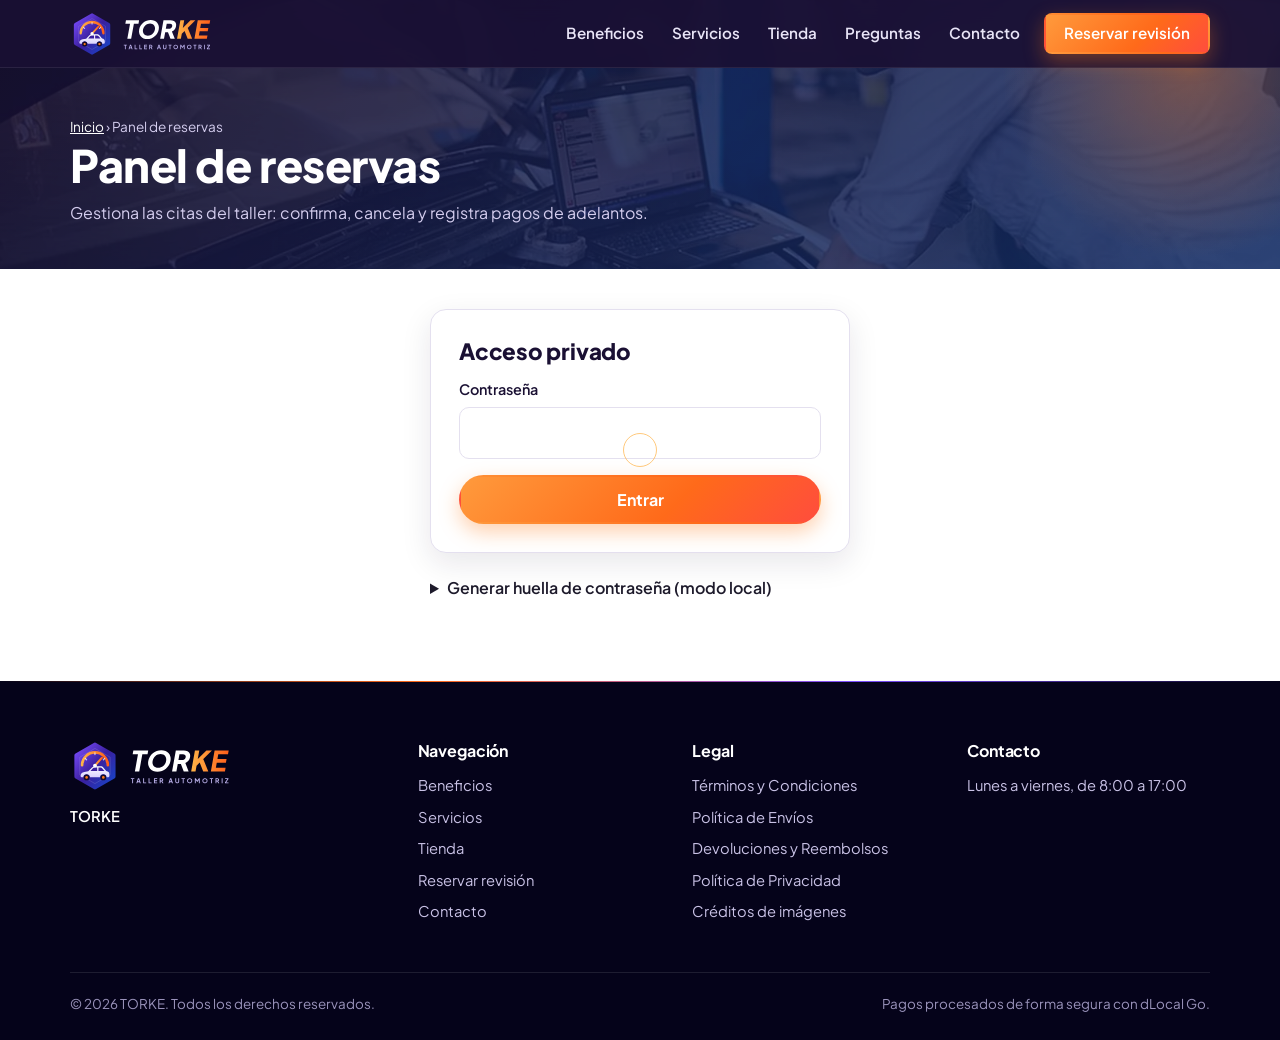
==== admin.html @ 9f29725c "Sitio web TORKE: taller automotriz con reservas, tienda y panel admin - Página principal con tema os" ====
<!DOCTYPE html>
<html lang="es">
<head>
  <meta charset="UTF-8">
  <meta name="viewport" content="width=device-width, initial-scale=1">
  <title>Panel de reservas | TORKE</title>
  <meta name="description" content="Panel privado para gestionar las reservas del taller.">
  <meta name="robots" content="noindex, nofollow">
  <meta name="theme-color" content="#1a1033">
  <link rel="icon" type="image/svg+xml" href="assets/img/logo-torke-icono.svg">
  <link rel="preconnect" href="https://fonts.googleapis.com">
  <link rel="preconnect" href="https://fonts.gstatic.com" crossorigin>
  <link href="https://fonts.googleapis.com/css2?family=Plus+Jakarta+Sans:wght@400;600;700;800&display=swap" rel="stylesheet">
  <link rel="stylesheet" href="assets/css/styles.css">
  <script>document.documentElement.classList.add("js");</script>
  <script src="assets/js/config.js"></script>
  <script src="assets/js/common.js" defer></script>
  <script src="assets/js/admin.js" defer></script>
  <script src="assets/js/anim.js" defer></script>
</head>
<body>
<a class="skip-link" href="#contenido">Saltar al contenido</a>
<!-- HEADER -->
<header class="header">
  <div class="contenedor header__fila">
    <a class="marca" href="index.html" aria-label="TORKE, ir al inicio">
      <img class="marca__logo" src="assets/img/logo-torke.svg" alt="TORKE" width="144" height="44">
    </a>
    <div class="header__acciones">
      <nav id="nav" class="nav" aria-label="Menú principal">
        <a href="index.html#beneficios">Beneficios</a>
        <a href="index.html#servicios">Servicios</a>
        <a href="index.html#tienda">Tienda</a>
        <a href="index.html#preguntas">Preguntas</a>
        <a href="index.html#contacto">Contacto</a>
        <a class="btn btn--primario" href="reservar.html">Reservar revisión</a>
      </nav>
      <button class="nav-toggle" type="button" aria-controls="nav" aria-expanded="false" aria-label="Abrir menú">
        <svg viewBox="0 0 24 24" fill="none" stroke="currentColor" stroke-width="2" stroke-linecap="round" aria-hidden="true"><path d="M3 6h18M3 12h18M3 18h18"/></svg>
      </button>
    </div>
  </div>
</header>
<!-- /HEADER -->

<main id="contenido">
  <section class="pagina-cab">
    <div class="contenedor">
      <p class="migas"><a href="index.html">Inicio</a> › Panel de reservas</p>
      <h1>Panel de reservas</h1>
      <p id="modo-texto">Gestiona las citas del taller: confirma, cancela y registra pagos de adelantos.</p>
    </div>
  </section>

  <section class="seccion" style="padding-top:40px">
    <div class="contenedor">

      <!-- Acceso -->
      <div id="login" class="admin-login">
        <form class="form" id="form-login" novalidate>
          <h2 style="font-size:1.4rem">Acceso privado</h2>
          <div class="campo">
            <label for="clave">Contraseña</label>
            <input id="clave" type="password" autocomplete="current-password" required>
          </div>
          <button class="btn btn--primario btn--bloque" type="submit" style="margin-top:16px">Entrar</button>
          <div id="login-msg" role="alert"></div>
        </form>
        <details style="margin-top:22px">
          <summary style="cursor:pointer;font-weight:600">Generar huella de contraseña (modo local)</summary>
          <p style="font-size:.9rem;color:var(--texto-suave);margin-top:10px">Escribe una contraseña nueva y copia la huella en <code>ADMIN_PASSWORD_SHA256</code> de <code>assets/js/config.js</code>. Si usas el backend PHP, la contraseña se configura en <code>api/config.php</code>.</p>
          <div class="campo"><label for="nueva-clave">Nueva contraseña</label><input id="nueva-clave" type="text" autocomplete="off"></div>
          <button class="btn btn--borde btn--sm" type="button" id="btn-huella" style="margin-top:10px">Generar huella</button>
          <p id="huella" style="word-break:break-all;font-family:Consolas,monospace;font-size:.85rem;margin-top:10px"></p>
        </details>
      </div>

      <!-- Panel -->
      <div id="panel" hidden>
        <div id="faltantes"></div>
        <div class="stats" id="stats"></div>
        <div class="admin-barra">
          <div class="admin-filtros">
            <div class="campo">
              <label for="f-estado">Estado</label>
              <select id="f-estado">
                <option value="">Todos</option>
                <option value="pendiente">Pendientes</option>
                <option value="confirmada">Confirmadas</option>
                <option value="cancelada">Canceladas</option>
              </select>
            </div>
            <div class="campo">
              <label for="f-fecha">Desde la fecha</label>
              <input id="f-fecha" type="date">
            </div>
            <div class="campo">
              <label for="f-buscar">Buscar</label>
              <input id="f-buscar" type="search" placeholder="Código, nombre, placa…">
            </div>
          </div>
          <div style="display:flex;gap:8px;flex-wrap:wrap">
            <button class="btn btn--borde btn--sm" type="button" id="btn-actualizar">Actualizar</button>
            <button class="btn btn--borde btn--sm" type="button" id="btn-csv">Exportar CSV</button>
            <button class="btn btn--peligro btn--sm" type="button" id="btn-salir">Cerrar sesión</button>
          </div>
        </div>
        <div class="reservas-lista" id="lista" aria-live="polite"></div>
      </div>
    </div>
  </section>
</main>
<!-- FOOTER -->
<footer class="footer">
  <div class="contenedor">
    <div class="footer__grid">
      <div class="footer__identidad">
        <a class="marca" href="index.html" aria-label="TORKE, ir al inicio">
          <img class="marca__logo" src="assets/img/logo-torke.svg" alt="TORKE" width="163" height="50" loading="lazy">
        </a>
        <p><strong data-cfg="negocio.nombre">TORKE</strong></p>
        <p data-cfg-si="negocio.titular">Titular: <span data-cfg="negocio.titular"></span></p>
        <p data-cfg-si="negocio.nit">NIT/RUC: <span data-cfg="negocio.nit"></span></p>
        <p data-cfg-si="negocio.direccion"><span data-cfg="negocio.direccion"></span></p>
        <p data-cfg-si="negocio.ubicacion"><span data-cfg="negocio.ubicacion"></span></p>
      </div>
      <div>
        <h3>Navegación</h3>
        <ul>
          <li><a href="index.html#beneficios">Beneficios</a></li>
          <li><a href="index.html#servicios">Servicios</a></li>
          <li><a href="index.html#tienda">Tienda</a></li>
          <li><a href="reservar.html">Reservar revisión</a></li>
          <li><a href="index.html#contacto">Contacto</a></li>
        </ul>
      </div>
      <div>
        <h3>Legal</h3>
        <ul>
          <li><a href="terminos.html">Términos y Condiciones</a></li>
          <li><a href="envios.html">Política de Envíos</a></li>
          <li><a href="reembolsos.html">Devoluciones y Reembolsos</a></li>
          <li><a href="privacidad.html">Política de Privacidad</a></li>
          <li><a href="creditos.html">Créditos de imágenes</a></li>
        </ul>
      </div>
      <div>
        <h3>Contacto</h3>
        <ul>
          <li data-cfg-si="negocio.correo"><a href="#" data-cfg-link="correo"><span data-cfg="negocio.correo"></span></a></li>
          <li data-cfg-si="negocio.whatsapp"><a href="#" data-cfg-link="whatsapp">WhatsApp <span data-cfg="negocio.whatsappFormato"></span></a></li>
          <li><span data-cfg="negocio.horarioTexto">Lunes a viernes</span></li>
        </ul>
      </div>
    </div>
    <div class="footer__base">
      <span>© <span data-anio>2026</span> <span data-cfg="negocio.nombre">TORKE</span>. Todos los derechos reservados.</span>
      <span>Pagos procesados de forma segura con dLocal Go.</span>
    </div>
  </div>
</footer>
<a class="wa-flotante" href="#" data-cfg-link="whatsapp" aria-label="Escríbenos por WhatsApp">
  <svg viewBox="0 0 24 24" fill="currentColor" aria-hidden="true"><path d="M12 2a10 10 0 0 0-8.6 15l-1.4 5 5.2-1.4A10 10 0 1 0 12 2zm5.5 14.1c-.2.6-1.3 1.2-1.8 1.2-.5.1-1 .1-3.3-.8-2.8-1.1-4.5-4-4.7-4.2-.1-.2-1.1-1.5-1.1-2.9 0-1.4.7-2 1-2.3.2-.3.5-.3.7-.3h.5c.2 0 .4 0 .6.5l.9 2.1c.1.2.1.3 0 .5l-.3.5-.4.4c-.1.1-.3.3-.1.6.2.3.8 1.3 1.7 2.1 1.2 1 2.1 1.4 2.4 1.5.3.1.5.1.6-.1l.9-1.1c.2-.3.4-.2.6-.1l2 1c.3.1.5.2.5.3.1.2.1.7-.1 1.2z"/></svg>
</a>
<!-- /FOOTER -->
</body>
</html>
---- assets/css/styles.css ----
/* ==========================================================
   TORKE — Hoja de estilos principal
   Paleta: morado oscuro, azul oscuro y acento naranja
   ========================================================== */
:root {
  --morado-900: #1a1033;
  --morado-800: #2a1b4d;
  --morado-700: #3b2a6e;
  --morado-500: #6b4fc4;
  --azul-900: #0b1530;
  --azul-800: #14306b;
  --azul-600: #2450a8;
  --naranja: #ff7a1a;
  --naranja-osc: #e8630a;
  --naranja-claro: #fff1e6;
  --texto: #1d1a2b;
  --texto-suave: #5b5670;
  --borde: #e4e0ef;
  --fondo: #ffffff;
  --fondo-alt: #f6f4fb;
  --ok: #1f9d55;
  --error: #d64545;
  --aviso: #b7791f;
  --radio: 16px;
  --radio-sm: 10px;
  --sombra: 0 10px 30px rgba(26, 16, 51, .10);
  --sombra-fuerte: 0 24px 60px rgba(11, 21, 48, .28);
  --max: 1180px;
  --fuente: "Plus Jakarta Sans", system-ui, -apple-system, "Segoe UI", Roboto, Arial, sans-serif;
  --header-h: 68px;
}

*, *::before, *::after { box-sizing: border-box; }
html { scroll-behavior: smooth; scroll-padding-top: calc(var(--header-h) + 12px); -webkit-text-size-adjust: 100%; }
body { margin: 0; font-family: var(--fuente); color: var(--texto); background: var(--fondo); line-height: 1.6; font-size: 16px; }
img, svg { max-width: 100%; display: block; }
a { color: var(--azul-600); }
a:hover { color: var(--naranja-osc); }
h1, h2, h3, h4 { line-height: 1.2; margin: 0 0 .6em; color: var(--morado-900); letter-spacing: -.01em; }
h1 { font-size: clamp(2rem, 5vw, 3.4rem); font-weight: 800; }
h2 { font-size: clamp(1.6rem, 3.4vw, 2.4rem); font-weight: 800; }
h3 { font-size: 1.15rem; font-weight: 700; }
p { margin: 0 0 1em; }
button, input, select, textarea { font: inherit; }
:focus-visible { outline: 3px solid var(--naranja); outline-offset: 2px; border-radius: 4px; }
.sr-only { position: absolute; width: 1px; height: 1px; padding: 0; margin: -1px; overflow: hidden; clip: rect(0,0,0,0); white-space: nowrap; border: 0; }
.skip-link { position: absolute; left: -999px; top: 8px; background: var(--naranja); color: #fff; padding: 8px 14px; border-radius: 8px; z-index: 1000; }
.skip-link:focus { left: 8px; }
[hidden] { display: none !important; }

.contenedor { width: 100%; max-width: var(--max); margin: 0 auto; padding: 0 20px; }
.seccion { padding: 80px 0; }
.seccion--alt { background: var(--fondo-alt); }
.seccion__cabecera { text-align: center; max-width: 720px; margin: 0 auto 44px; }
.seccion__cabecera p { color: var(--texto-suave); font-size: 1.05rem; }
.etiqueta { display: inline-block; font-size: .78rem; font-weight: 700; text-transform: uppercase; letter-spacing: .08em; color: var(--naranja-osc); background: var(--naranja-claro); padding: 5px 12px; border-radius: 999px; margin-bottom: 14px; }

/* ---------- Botones ---------- */
.btn { display: inline-flex; align-items: center; justify-content: center; gap: 8px; padding: 13px 24px; border-radius: 999px; border: 2px solid transparent; font-weight: 700; font-size: 1rem; text-decoration: none; cursor: pointer; transition: transform .15s, background .15s, box-shadow .15s, color .15s; line-height: 1.2; min-height: 48px; }
.btn:hover { transform: translateY(-1px); }
.btn:disabled { opacity: .5; cursor: not-allowed; transform: none; }
.btn--primario { background: var(--naranja); color: #fff; box-shadow: 0 8px 20px rgba(255, 122, 26, .35); }
.btn--primario:hover { background: var(--naranja-osc); color: #fff; }
.btn--secundario { background: transparent; color: #fff; border-color: rgba(255,255,255,.55); }
.btn--secundario:hover { background: rgba(255,255,255,.1); color: #fff; }
.btn--oscuro { background: var(--morado-800); color: #fff; }
.btn--oscuro:hover { background: var(--morado-700); color: #fff; }
.btn--borde { background: #fff; color: var(--morado-800); border-color: var(--borde); }
.btn--borde:hover { border-color: var(--morado-500); color: var(--morado-800); }
.btn--peligro { background: #fff; color: var(--error); border-color: #f1c4c4; }
.btn--ok { background: var(--ok); color: #fff; }
.btn--sm { padding: 8px 14px; min-height: 38px; font-size: .9rem; }
.btn--bloque { width: 100%; }

/* ---------- Encabezado ---------- */
.header { position: fixed; inset: 0 0 auto 0; height: var(--header-h); z-index: 100; background: rgba(26, 16, 51, .92); backdrop-filter: blur(10px); -webkit-backdrop-filter: blur(10px); border-bottom: 1px solid rgba(255,255,255,.08); }
.header__fila { display: flex; align-items: center; justify-content: space-between; height: 100%; gap: 16px; }
.marca { display: inline-flex; align-items: center; gap: 10px; color: #fff; text-decoration: none; font-weight: 800; font-size: 1.25rem; }
.marca:hover { color: #fff; }
.marca img { width: 38px; height: 38px; }
.marca span b { color: var(--naranja); font-weight: 800; }
.nav { display: flex; align-items: center; gap: 4px; }
.nav a { color: #e8e4f6; text-decoration: none; font-weight: 600; font-size: .95rem; padding: 8px 12px; border-radius: 8px; }
.nav a:hover, .nav a[aria-current="page"] { color: #fff; background: rgba(255,255,255,.08); }
.nav a.btn[aria-current="page"] { background: var(--naranja); }
.nav .btn { margin-left: 8px; padding: 9px 18px; min-height: 40px; color: #fff; }
.nav-toggle { display: none; background: transparent; border: 0; color: #fff; padding: 8px; cursor: pointer; border-radius: 8px; }
.nav-toggle svg { width: 28px; height: 28px; }
.carrito-btn { position: relative; background: rgba(255,255,255,.08); border: 0; color: #fff; width: 44px; height: 44px; border-radius: 12px; cursor: pointer; display: inline-flex; align-items: center; justify-content: center; }
.carrito-btn svg { width: 22px; height: 22px; }
.carrito-btn__n { position: absolute; top: -4px; right: -4px; min-width: 20px; height: 20px; padding: 0 5px; border-radius: 999px; background: var(--naranja); color: #fff; font-size: .72rem; font-weight: 800; display: grid; place-items: center; }
.header__acciones { display: flex; align-items: center; gap: 8px; }

@media (max-width: 920px) {
  .nav-toggle { display: inline-flex; }
  .nav { position: fixed; top: var(--header-h); left: 0; right: 0; flex-direction: column; align-items: stretch; gap: 0; background: var(--morado-900); padding: 12px 20px 22px; border-bottom: 1px solid rgba(255,255,255,.1); transform: translateY(-120%); transition: transform .25s; max-height: calc(100vh - var(--header-h)); overflow-y: auto; }
  .nav.abierto { transform: translateY(0); }
  .nav a { padding: 14px 8px; font-size: 1.05rem; border-bottom: 1px solid rgba(255,255,255,.06); }
  .nav .btn { margin: 14px 0 0; }
}

/* ---------- Hero ---------- */
.hero { position: relative; overflow: hidden; color: #fff; padding: calc(var(--header-h) + 64px) 0 80px; background:
  radial-gradient(900px 500px at 85% 20%, rgba(255,122,26,.22), transparent 60%),
  radial-gradient(700px 500px at 10% 90%, rgba(36,80,168,.45), transparent 60%),
  linear-gradient(135deg, var(--morado-900) 0%, var(--morado-800) 45%, var(--azul-800) 100%); }
.hero__grid { display: grid; grid-template-columns: 1.1fr .9fr; gap: 48px; align-items: center; }
.hero h1 { color: #fff; }
.hero h1 em { font-style: normal; color: var(--naranja); }
.hero__sub { font-size: 1.15rem; color: #d9d4ee; max-width: 560px; margin-bottom: 30px; }
.hero__botones { display: flex; flex-wrap: wrap; gap: 14px; margin-bottom: 34px; }
.hero__marca { display: flex; align-items: center; gap: 12px; margin-bottom: 22px; }
.hero__marca img { width: 54px; height: 54px; filter: drop-shadow(0 8px 18px rgba(0,0,0,.3)); }
.hero__marca span { font-weight: 700; color: #e8e4f6; }
.hero__datos { display: flex; flex-wrap: wrap; gap: 26px; list-style: none; padding: 0; margin: 0; }
.hero__datos li { display: flex; flex-direction: column; }
.hero__datos strong { font-size: 1.5rem; color: #fff; }
.hero__datos li > span { font-size: .88rem; color: #b8b1d6; }

/* Maqueta de celular en CSS */
.telefono-wrap { display: flex; justify-content: center; position: relative; }
.telefono-wrap::before { content: ""; position: absolute; width: 320px; height: 320px; border-radius: 50%; background: radial-gradient(circle, rgba(255,122,26,.45), transparent 70%); top: 50%; left: 50%; transform: translate(-50%, -50%); filter: blur(20px); }
.telefono { position: relative; width: 290px; height: 590px; border-radius: 46px; background: #0d0a17; padding: 12px; box-shadow: var(--sombra-fuerte), inset 0 0 0 2px #2b2540; }
.telefono__pantalla { position: relative; height: 100%; border-radius: 36px; overflow: hidden; background: #f6f4fb; color: var(--texto); display: flex; flex-direction: column; }
.telefono__isla { position: absolute; top: 10px; left: 50%; transform: translateX(-50%); width: 90px; height: 24px; background: #0d0a17; border-radius: 20px; z-index: 3; }
.app__top { background: linear-gradient(135deg, var(--morado-800), var(--azul-800)); color: #fff; padding: 46px 18px 20px; }
.app__barra { display: flex; justify-content: space-between; align-items: center; margin-bottom: 14px; }
.app__barra img { width: 30px; height: 30px; }
.app__avatar { width: 30px; height: 30px; border-radius: 50%; background: var(--naranja); display: grid; place-items: center; font-weight: 800; font-size: .8rem; }
.app__hola { font-size: .82rem; color: #cfc8ea; margin: 0; }
.app__nombre { font-size: 1.15rem; font-weight: 800; margin: 0 0 12px; }
.app__cta { width: 100%; background: var(--naranja); color: #fff; border: 0; border-radius: 14px; padding: 11px; font-weight: 800; font-size: .9rem; display: flex; align-items: center; justify-content: center; gap: 6px; }
.app__cuerpo { padding: 14px; display: flex; flex-direction: column; gap: 12px; flex: 1; }
.app__iconos { display: grid; grid-template-columns: repeat(4, 1fr); gap: 8px; }
.app__icono { background: #fff; border-radius: 14px; padding: 9px 4px; text-align: center; font-size: .62rem; font-weight: 700; color: var(--morado-800); box-shadow: 0 3px 10px rgba(26,16,51,.06); line-height: 1.2; }
.app__icono i { display: grid; place-items: center; width: 32px; height: 32px; margin: 0 auto 5px; border-radius: 10px; background: var(--naranja-claro); color: var(--naranja-osc); }
.app__icono:nth-child(2) i { background: #e8eefc; color: var(--azul-600); }
.app__icono:nth-child(3) i { background: #efeafc; color: var(--morado-500); }
.app__icono i svg { width: 18px; height: 18px; }
.app__tarjeta { background: #fff; border-radius: 16px; padding: 13px; box-shadow: 0 3px 10px rgba(26,16,51,.06); }
.app__tarjeta h4 { font-size: .8rem; margin: 0 0 8px; display: flex; justify-content: space-between; }
.app__tarjeta h4 small { color: var(--ok); font-weight: 700; }
.app__vehiculo { display: flex; align-items: center; gap: 10px; margin-bottom: 10px; }
.app__vehiculo i { width: 38px; height: 38px; border-radius: 12px; background: var(--fondo-alt); display: grid; place-items: center; color: var(--morado-800); }
.app__vehiculo i svg { width: 22px; height: 22px; }
.app__vehiculo b { display: block; font-size: .8rem; }
.app__vehiculo span { font-size: .68rem; color: var(--texto-suave); }
.app__progreso { height: 7px; background: var(--fondo-alt); border-radius: 99px; overflow: hidden; }
.app__progreso span { display: block; height: 100%; width: 72%; background: linear-gradient(90deg, var(--naranja), #ffb067); border-radius: 99px; }
.app__estado { display: flex; justify-content: space-between; font-size: .64rem; color: var(--texto-suave); margin-top: 6px; }
.app__chips { display: flex; gap: 6px; flex-wrap: wrap; }
.app__chips span { font-size: .62rem; font-weight: 700; background: #e7f6ee; color: var(--ok); padding: 4px 8px; border-radius: 99px; }
.app__chips span.alerta { background: var(--naranja-claro); color: var(--naranja-osc); }
.app__promo { background: linear-gradient(135deg, var(--naranja), #ff9a4d); color: #fff; border-radius: 16px; padding: 12px; font-size: .74rem; }
.app__promo b { display: block; font-size: .85rem; }

@media (max-width: 920px) {
  .hero { padding-top: calc(var(--header-h) + 40px); }
  .hero__grid { grid-template-columns: 1fr; text-align: center; }
  .hero__sub { margin-left: auto; margin-right: auto; }
  .hero__botones, .hero__datos, .hero__marca { justify-content: center; }
}
@media (max-width: 380px) {
  .telefono { width: 260px; height: 540px; }
  .hero__botones .btn { width: 100%; }
}

/* ---------- Tarjetas / cuadrículas ---------- */
.grid { display: grid; gap: 22px; }
.grid--3 { grid-template-columns: repeat(3, 1fr); }
.grid--4 { grid-template-columns: repeat(4, 1fr); }
@media (max-width: 960px) { .grid--3, .grid--4 { grid-template-columns: repeat(2, 1fr); } }
@media (max-width: 600px) { .grid--3, .grid--4 { grid-template-columns: 1fr; } }

.tarjeta { background: #fff; border: 1px solid var(--borde); border-radius: var(--radio); padding: 26px; transition: transform .2s, box-shadow .2s, border-color .2s; }
.tarjeta:hover { transform: translateY(-3px); box-shadow: var(--sombra); border-color: transparent; }
.tarjeta p { color: var(--texto-suave); margin: 0; }
.icono { width: 54px; height: 54px; border-radius: 14px; display: grid; place-items: center; margin-bottom: 18px; background: linear-gradient(135deg, var(--morado-800), var(--azul-800)); color: var(--naranja); }
.icono svg { width: 28px; height: 28px; }

/* Banda de confianza */
.banda { background: linear-gradient(120deg, var(--azul-900), var(--morado-800)); color: #fff; padding: 56px 0; }
.banda__grid { display: grid; grid-template-columns: repeat(4, 1fr); gap: 24px; }
.banda__item { display: flex; gap: 14px; align-items: flex-start; }
.banda__item svg { flex: 0 0 auto; width: 40px; height: 40px; color: var(--naranja); }
.banda__item h3 { color: #fff; font-size: 1.05rem; margin-bottom: 4px; }
.banda__item p { color: #c9c2e6; font-size: .92rem; margin: 0; }
@media (max-width: 960px) { .banda__grid { grid-template-columns: repeat(2, 1fr); } }
@media (max-width: 560px) { .banda__grid { grid-template-columns: 1fr; } }

/* Servicios */
.servicio { display: flex; flex-direction: column; }
.servicio__precio { margin-top: auto; padding-top: 16px; display: flex; justify-content: space-between; align-items: center; gap: 10px; flex-wrap: wrap; }
.servicio__precio strong { color: var(--morado-800); font-size: 1.1rem; }
.servicio__precio small { color: var(--texto-suave); display: block; font-size: .78rem; }
.servicios-digitales { margin-top: 48px; display: grid; grid-template-columns: 1fr 1fr; gap: 22px; }
.destacado { border-radius: var(--radio); padding: 32px; color: #fff; background: linear-gradient(135deg, var(--morado-800), var(--azul-800)); position: relative; overflow: hidden; }
.destacado::after { content: ""; position: absolute; right: -60px; top: -60px; width: 200px; height: 200px; border-radius: 50%; background: rgba(255,122,26,.18); }
.destacado h3 { color: #fff; font-size: 1.35rem; }
.destacado p { color: #d4cdee; }
.destacado ul { margin: 0 0 22px; padding-left: 20px; color: #e6e1f7; }
.destacado li { margin-bottom: 4px; }
.destacado--naranja { background: linear-gradient(135deg, #e8630a, #ff9a4d); }
.destacado--naranja::after { background: rgba(255,255,255,.15); }
.destacado--naranja p, .destacado--naranja ul { color: #fff4ea; }
@media (max-width: 800px) { .servicios-digitales { grid-template-columns: 1fr; } }

/* ---------- Tienda ---------- */
.tienda__controles { display: flex; flex-wrap: wrap; gap: 14px; align-items: center; justify-content: space-between; margin-bottom: 28px; }
.buscador { position: relative; flex: 1 1 280px; max-width: 420px; }
.buscador svg { position: absolute; left: 14px; top: 50%; transform: translateY(-50%); width: 20px; height: 20px; color: var(--texto-suave); }
.buscador input { width: 100%; padding: 13px 16px 13px 44px; border-radius: 999px; border: 1px solid var(--borde); background: #fff; }
.filtros { display: flex; flex-wrap: wrap; gap: 8px; }
.filtro { border: 1px solid var(--borde); background: #fff; color: var(--morado-800); border-radius: 999px; padding: 8px 15px; font-weight: 600; font-size: .9rem; cursor: pointer; min-height: 40px; }
.filtro[aria-pressed="true"] { background: var(--morado-800); color: #fff; border-color: var(--morado-800); }
.productos { display: grid; grid-template-columns: repeat(4, 1fr); gap: 20px; }
@media (max-width: 1060px) { .productos { grid-template-columns: repeat(3, 1fr); } }
@media (max-width: 760px) { .productos { grid-template-columns: repeat(2, 1fr); gap: 14px; } }
@media (max-width: 420px) { .productos { grid-template-columns: 1fr; } }
.producto { background: #fff; border: 1px solid var(--borde); border-radius: var(--radio); overflow: hidden; display: flex; flex-direction: column; transition: box-shadow .2s, transform .2s; }
.producto:hover { box-shadow: var(--sombra); transform: translateY(-2px); }
.producto__foto { aspect-ratio: 1 / 1; background: var(--fondo-alt); }
.producto__foto img { width: 100%; height: 100%; object-fit: cover; }
.producto__cuerpo { padding: 16px; display: flex; flex-direction: column; flex: 1; }
.producto__cat { font-size: .72rem; font-weight: 700; text-transform: uppercase; letter-spacing: .06em; color: var(--naranja-osc); }
.producto h3 { font-size: 1rem; margin: 4px 0 6px; }
.producto p { font-size: .88rem; color: var(--texto-suave); margin-bottom: 14px; }
.producto__pie { margin-top: auto; display: flex; flex-direction: column; gap: 10px; }
.producto__precio { font-size: 1.25rem; font-weight: 800; color: var(--morado-900); }
.producto__agotado { font-size: .8rem; font-weight: 700; color: var(--error); }
.vacio { text-align: center; color: var(--texto-suave); padding: 40px 10px; grid-column: 1 / -1; }

/* Carrito lateral */
.carrito { position: fixed; inset: 0; z-index: 200; display: flex; justify-content: flex-end; }
.carrito__fondo { position: absolute; inset: 0; background: rgba(11, 21, 48, .55); }
.carrito__panel { position: relative; width: min(420px, 100%); height: 100%; background: #fff; display: flex; flex-direction: column; box-shadow: var(--sombra-fuerte); animation: deslizar .25s ease; }
@keyframes deslizar { from { transform: translateX(100%); } to { transform: translateX(0); } }
.carrito__cab { display: flex; justify-content: space-between; align-items: center; padding: 18px 20px; border-bottom: 1px solid var(--borde); }
.carrito__cab h2 { font-size: 1.3rem; margin: 0; }
.cerrar { background: var(--fondo-alt); border: 0; width: 40px; height: 40px; border-radius: 10px; cursor: pointer; font-size: 1.4rem; line-height: 1; color: var(--morado-800); }
.carrito__lista { flex: 1; overflow-y: auto; padding: 10px 20px; list-style: none; margin: 0; }
.carrito__item { display: grid; grid-template-columns: 56px 1fr auto; gap: 12px; align-items: center; padding: 12px 0; border-bottom: 1px solid var(--borde); }
.carrito__item img { width: 56px; height: 56px; border-radius: 10px; object-fit: cover; background: var(--fondo-alt); }
.carrito__item b { display: block; font-size: .9rem; line-height: 1.3; }
.carrito__item small { color: var(--texto-suave); }
.cantidad { display: inline-flex; align-items: center; border: 1px solid var(--borde); border-radius: 999px; margin-top: 6px; }
.cantidad button { background: none; border: 0; width: 30px; height: 30px; cursor: pointer; font-size: 1.05rem; color: var(--morado-800); }
.cantidad span { min-width: 22px; text-align: center; font-weight: 700; font-size: .9rem; }
.quitar { background: none; border: 0; color: var(--error); cursor: pointer; font-size: .8rem; font-weight: 600; padding: 4px; }
.carrito__pie { padding: 18px 20px 24px; border-top: 1px solid var(--borde); background: var(--fondo-alt); }
.carrito__total { display: flex; justify-content: space-between; font-size: 1.2rem; font-weight: 800; margin-bottom: 6px; }
.carrito__nota { font-size: .82rem; color: var(--texto-suave); margin-bottom: 14px; }

/* ---------- Contacto ---------- */
.contacto__grid { display: grid; grid-template-columns: .9fr 1.1fr; gap: 32px; align-items: start; }
@media (max-width: 860px) { .contacto__grid { grid-template-columns: 1fr; } }
.contacto__datos { display: flex; flex-direction: column; gap: 14px; }
.dato { display: flex; gap: 14px; align-items: center; background: #fff; border: 1px solid var(--borde); border-radius: var(--radio); padding: 16px 18px; text-decoration: none; color: var(--texto); }
a.dato:hover { border-color: var(--naranja); color: var(--texto); }
.dato i { flex: 0 0 auto; width: 46px; height: 46px; border-radius: 12px; display: grid; place-items: center; background: var(--naranja-claro); color: var(--naranja-osc); }
.dato i svg { width: 22px; height: 22px; }
.dato b { display: block; font-size: .8rem; color: var(--texto-suave); font-weight: 600; }
.dato span { font-weight: 700; word-break: break-word; }

/* ---------- Formularios ---------- */
.form { background: #fff; border: 1px solid var(--borde); border-radius: var(--radio); padding: 28px; box-shadow: var(--sombra); }
.campos { display: grid; grid-template-columns: 1fr 1fr; gap: 16px; }
.campos .completo { grid-column: 1 / -1; }
@media (max-width: 560px) { .campos { grid-template-columns: 1fr; } .form { padding: 20px; } }
.campo label { display: block; font-weight: 600; font-size: .9rem; margin-bottom: 6px; color: var(--morado-900); }
.campo label .req { color: var(--naranja-osc); }
.campo input, .campo select, .campo textarea { width: 100%; padding: 12px 14px; border: 1px solid var(--borde); border-radius: var(--radio-sm); background: #fff; color: var(--texto); min-height: 48px; }
.campo textarea { min-height: 120px; resize: vertical; }
.campo input:focus, .campo select:focus, .campo textarea:focus { outline: none; border-color: var(--morado-500); box-shadow: 0 0 0 3px rgba(107, 79, 196, .18); }
.campo input[aria-invalid="true"], .campo select[aria-invalid="true"] { border-color: var(--error); }
.campo .ayuda { font-size: .8rem; color: var(--texto-suave); margin-top: 4px; }
.check { display: flex; gap: 10px; align-items: flex-start; font-size: .9rem; }
.check input { width: 20px; height: 20px; margin-top: 2px; accent-color: var(--naranja); flex: 0 0 auto; }
.mensaje { padding: 12px 16px; border-radius: var(--radio-sm); font-weight: 600; font-size: .92rem; margin-top: 14px; }
.mensaje--ok { background: #e7f6ee; color: #146c3b; }
.mensaje--error { background: #fdecec; color: #a12d2d; }
.mensaje--info { background: #eef2fd; color: var(--azul-800); }

/* ---------- Páginas internas ---------- */
.pagina-cab { padding: calc(var(--header-h) + 48px) 0 44px; color: #fff; background: linear-gradient(135deg, var(--morado-900), var(--azul-800)); }
.pagina-cab h1 { color: #fff; font-size: clamp(1.8rem, 4.2vw, 2.8rem); margin-bottom: 8px; }
.pagina-cab p { color: #d4cdee; margin: 0; max-width: 680px; }
.migas { font-size: .85rem; margin-bottom: 14px; color: #b8b1d6; }
.migas a { color: #fff; }
.legal { max-width: 820px; margin: 0 auto; padding: 56px 20px 80px; }
.legal h2 { font-size: 1.4rem; margin-top: 2em; padding-top: .4em; }
.legal h3 { margin-top: 1.4em; }
.legal ul, .legal ol { padding-left: 22px; }
.legal li { margin-bottom: 6px; }
.legal table { width: 100%; border-collapse: collapse; margin: 1em 0 1.6em; font-size: .95rem; }
.legal th, .legal td { text-align: left; padding: 11px 12px; border-bottom: 1px solid var(--borde); vertical-align: top; }
.legal th { background: var(--fondo-alt); color: var(--morado-900); }
.tabla-scroll { overflow-x: auto; }
.aviso-caja { background: var(--naranja-claro); border-left: 4px solid var(--naranja); border-radius: 8px; padding: 16px 18px; margin: 1.4em 0; }
.aviso-caja p:last-child { margin: 0; }
.identidad-caja { background: var(--fondo-alt); border-radius: var(--radio); padding: 20px 22px; margin: 1.4em 0; }
.identidad-caja dl { display: grid; grid-template-columns: max-content 1fr; gap: 6px 18px; margin: 0; }
.identidad-caja dt { font-weight: 700; color: var(--morado-900); }
.identidad-caja dd { margin: 0; word-break: break-word; }
@media (max-width: 520px) { .identidad-caja dl { grid-template-columns: 1fr; } .identidad-caja dd { margin-bottom: 8px; } }
.actualizado { color: var(--texto-suave); font-size: .9rem; }

/* ---------- Reservas ---------- */
.reserva { padding: 40px 0 80px; }
.pasos { display: flex; gap: 6px; list-style: none; padding: 0; margin: 0 0 28px; counter-reset: paso; overflow-x: auto; }
.pasos li { flex: 1 1 0; min-width: 92px; text-align: center; font-size: .78rem; font-weight: 600; color: var(--texto-suave); padding-top: 42px; position: relative; counter-increment: paso; }
.pasos li::before { content: counter(paso); position: absolute; top: 0; left: 50%; transform: translateX(-50%); width: 34px; height: 34px; border-radius: 50%; display: grid; place-items: center; background: var(--fondo-alt); border: 2px solid var(--borde); font-weight: 800; color: var(--texto-suave); }
.pasos li.activo { color: var(--morado-900); }
.pasos li.activo::before { background: var(--naranja); border-color: var(--naranja); color: #fff; }
.pasos li.hecho::before { content: "✓"; background: var(--morado-800); border-color: var(--morado-800); color: #fff; }
.paso { display: none; }
.paso.activo { display: block; animation: aparecer .25s ease; }
@keyframes aparecer { from { opacity: 0; transform: translateY(6px); } to { opacity: 1; transform: none; } }
.paso__titulo { margin-bottom: 4px; }
.paso__desc { color: var(--texto-suave); margin-bottom: 22px; }
.reserva__layout { display: grid; grid-template-columns: 1fr 320px; gap: 28px; align-items: start; }
@media (max-width: 960px) { .reserva__layout { grid-template-columns: 1fr; } }
.opciones { display: grid; grid-template-columns: repeat(2, 1fr); gap: 12px; }
@media (max-width: 560px) { .opciones { grid-template-columns: 1fr; } }
.opcion { position: relative; }
.opcion input { position: absolute; opacity: 0; inset: 0; width: 100%; height: 100%; margin: 0; cursor: pointer; }
.opcion label { display: block; height: 100%; border: 2px solid var(--borde); border-radius: var(--radio); padding: 16px 18px; cursor: pointer; background: #fff; transition: border-color .15s, box-shadow .15s; }
.opcion label b { display: flex; justify-content: space-between; gap: 10px; color: var(--morado-900); }
.opcion label b span { color: var(--naranja-osc); white-space: nowrap; }
.opcion label small { display: block; color: var(--texto-suave); margin-top: 4px; font-size: .84rem; line-height: 1.45; }
.opcion input:checked + label { border-color: var(--naranja); box-shadow: 0 0 0 4px rgba(255,122,26,.15); }
.opcion input:focus-visible + label { outline: 3px solid var(--naranja); outline-offset: 2px; }
.sintomas { display: grid; grid-template-columns: repeat(2, 1fr); gap: 10px; }
@media (max-width: 560px) { .sintomas { grid-template-columns: 1fr; } }
.sintoma { display: flex; align-items: center; gap: 12px; border: 2px solid var(--borde); border-radius: var(--radio-sm); padding: 12px 14px; cursor: pointer; background: #fff; min-height: 52px; }
.sintoma input { width: 20px; height: 20px; accent-color: var(--naranja); flex: 0 0 auto; }
.sintoma:has(input:checked) { border-color: var(--naranja); background: #fffaf5; }

.agenda { display: grid; grid-template-columns: 1fr 1fr; gap: 22px; }
@media (max-width: 760px) { .agenda { grid-template-columns: 1fr; } }
.calendario { background: #fff; border: 1px solid var(--borde); border-radius: var(--radio); padding: 18px; }
.calendario__cab { display: flex; justify-content: space-between; align-items: center; margin-bottom: 12px; }
.calendario__cab h3 { margin: 0; text-transform: capitalize; font-size: 1.05rem; }
.calendario__cab button { width: 40px; height: 40px; border-radius: 10px; border: 1px solid var(--borde); background: #fff; cursor: pointer; font-size: 1.2rem; color: var(--morado-800); }
.calendario__cab button:disabled { opacity: .35; cursor: not-allowed; }
.calendario__grid { display: grid; grid-template-columns: repeat(7, 1fr); gap: 4px; text-align: center; }
.calendario__dia-sem { font-size: .72rem; font-weight: 700; color: var(--texto-suave); padding: 6px 0; text-transform: uppercase; }
.dia { aspect-ratio: 1; border: 0; border-radius: 10px; background: var(--fondo-alt); cursor: pointer; font-weight: 600; color: var(--morado-900); font-size: .92rem; min-height: 38px; }
.dia:hover:not(:disabled) { background: #ece6fb; }
.dia:disabled { background: transparent; color: #c3bed3; cursor: not-allowed; text-decoration: line-through; text-decoration-color: #ddd8e8; }
.dia.vacio-dia { visibility: hidden; }
.dia.hoy { box-shadow: inset 0 0 0 2px var(--morado-500); }
.dia[aria-pressed="true"] { background: var(--naranja); color: #fff; }
.horas { background: #fff; border: 1px solid var(--borde); border-radius: var(--radio); padding: 18px; }
.horas h3 { font-size: 1.05rem; }
.horas__grid { display: grid; grid-template-columns: repeat(3, 1fr); gap: 8px; }
.hora { border: 2px solid var(--borde); background: #fff; border-radius: 10px; padding: 10px 4px; cursor: pointer; font-weight: 700; color: var(--morado-900); min-height: 46px; }
.hora:hover:not(:disabled) { border-color: var(--morado-500); }
.hora:disabled { background: var(--fondo-alt); color: #b5afc8; cursor: not-allowed; text-decoration: line-through; border-color: transparent; }
.hora[aria-pressed="true"] { background: var(--naranja); border-color: var(--naranja); color: #fff; }
.leyenda { display: flex; gap: 16px; flex-wrap: wrap; font-size: .8rem; color: var(--texto-suave); margin-top: 14px; }
.leyenda span::before { content: ""; display: inline-block; width: 12px; height: 12px; border-radius: 4px; margin-right: 6px; vertical-align: -1px; }
.leyenda .l-libre::before { border: 2px solid var(--borde); }
.leyenda .l-ocupado::before { background: var(--fondo-alt); }
.leyenda .l-sel::before { background: var(--naranja); }

.resumen { position: sticky; top: calc(var(--header-h) + 16px); background: #fff; border: 1px solid var(--borde); border-radius: var(--radio); padding: 22px; box-shadow: var(--sombra); }
.resumen h3 { margin-bottom: 14px; }
.resumen dl { margin: 0; font-size: .92rem; }
.resumen dl div { display: flex; justify-content: space-between; gap: 12px; padding: 8px 0; border-bottom: 1px dashed var(--borde); }
.resumen dt { color: var(--texto-suave); }
.resumen dd { margin: 0; font-weight: 700; text-align: right; }
.resumen .total { font-size: 1.05rem; }
.resumen .total dd { color: var(--naranja-osc); font-size: 1.2rem; }
@media (max-width: 960px) { .resumen { position: static; } }
.nav-pasos { display: flex; justify-content: space-between; gap: 12px; margin-top: 28px; flex-wrap: wrap; }
.nav-pasos .btn { flex: 1 1 160px; }
@media (min-width: 561px) { .nav-pasos .btn { flex: 0 0 auto; } }
.politica { background: var(--naranja-claro); border: 1px solid #ffd8bb; border-radius: var(--radio); padding: 18px 20px; margin: 20px 0; font-size: .92rem; }
.politica h4 { margin: 0 0 6px; color: var(--naranja-osc); display: flex; gap: 8px; align-items: center; }
.politica p { margin: 0 0 8px; }
.politica p:last-child { margin: 0; }
.confirmada { text-align: center; max-width: 640px; margin: 0 auto; }
.confirmada__icono { width: 86px; height: 86px; border-radius: 50%; background: #e7f6ee; color: var(--ok); display: grid; place-items: center; margin: 0 auto 18px; }
.confirmada__icono svg { width: 46px; height: 46px; }
.codigo { display: inline-block; font-size: clamp(1.4rem, 6vw, 2rem); font-weight: 800; letter-spacing: .12em; background: var(--morado-900); color: #fff; padding: 12px 24px; border-radius: 14px; margin: 8px 0 18px; font-family: ui-monospace, Consolas, monospace; }
.confirmada .resumen { position: static; text-align: left; margin: 22px 0; box-shadow: none; }
.acciones { display: flex; gap: 12px; justify-content: center; flex-wrap: wrap; }

/* ---------- Admin ---------- */
.admin-login { max-width: 420px; margin: 0 auto; }
.admin-barra { display: flex; flex-wrap: wrap; gap: 12px; align-items: end; justify-content: space-between; margin-bottom: 20px; }
.admin-filtros { display: flex; flex-wrap: wrap; gap: 12px; align-items: end; }
.admin-filtros .campo { min-width: 160px; }
.stats { display: grid; grid-template-columns: repeat(4, 1fr); gap: 14px; margin-bottom: 24px; }
@media (max-width: 760px) { .stats { grid-template-columns: repeat(2, 1fr); } }
.stat { background: #fff; border: 1px solid var(--borde); border-radius: var(--radio); padding: 16px; }
.stat b { display: block; font-size: 1.7rem; color: var(--morado-900); }
.stat span { font-size: .85rem; color: var(--texto-suave); }
.reservas-lista { display: flex; flex-direction: column; gap: 12px; }
.reserva-item { background: #fff; border: 1px solid var(--borde); border-radius: var(--radio); padding: 18px; display: grid; grid-template-columns: 1fr auto; gap: 14px; }
@media (max-width: 680px) { .reserva-item { grid-template-columns: 1fr; } }
.reserva-item h3 { font-size: 1rem; margin: 0 0 4px; display: flex; gap: 10px; flex-wrap: wrap; align-items: center; }
.reserva-item p { margin: 0; font-size: .88rem; color: var(--texto-suave); }
.reserva-item__acciones { display: flex; gap: 8px; flex-wrap: wrap; align-items: start; }
.estado { font-size: .72rem; font-weight: 800; text-transform: uppercase; letter-spacing: .05em; padding: 4px 10px; border-radius: 999px; }
.estado--pendiente { background: #fff6e0; color: var(--aviso); }
.estado--confirmada { background: #e7f6ee; color: #146c3b; }
.estado--cancelada { background: #fdecec; color: #a12d2d; }
.estado--pagado { background: #eef2fd; color: var(--azul-800); }
.faltantes { background: #fff6e0; border: 1px solid #f3dca5; border-radius: var(--radio); padding: 16px 18px; margin-bottom: 22px; font-size: .92rem; }
.faltantes ul { margin: 6px 0 0; padding-left: 20px; }

/* ---------- Pie de página ---------- */
.footer { background: var(--azul-900); color: #c9c2e6; padding: 60px 0 26px; font-size: .92rem; }
.footer__grid { display: grid; grid-template-columns: 1.3fr 1fr 1fr 1fr; gap: 32px; }
@media (max-width: 900px) { .footer__grid { grid-template-columns: 1fr 1fr; } }
@media (max-width: 560px) { .footer__grid { grid-template-columns: 1fr; } }
.footer h3 { color: #fff; font-size: 1rem; margin-bottom: 14px; }
.footer ul { list-style: none; padding: 0; margin: 0; }
.footer li { margin-bottom: 8px; }
.footer a { color: #c9c2e6; text-decoration: none; }
.footer a:hover { color: var(--naranja); }
.footer .marca { margin-bottom: 14px; }
.footer__identidad p { margin: 0 0 4px; }
.footer__identidad strong { color: #fff; font-weight: 600; }
.footer__base { border-top: 1px solid rgba(255,255,255,.1); margin-top: 40px; padding-top: 20px; display: flex; justify-content: space-between; flex-wrap: wrap; gap: 10px; font-size: .84rem; color: #9a93bb; }

/* WhatsApp flotante */
.wa-flotante { position: fixed; right: 18px; bottom: 18px; z-index: 90; width: 58px; height: 58px; border-radius: 50%; background: #25d366; color: #fff; display: grid; place-items: center; box-shadow: 0 10px 24px rgba(0,0,0,.25); }
.wa-flotante:hover { color: #fff; transform: scale(1.05); }
.wa-flotante svg { width: 30px; height: 30px; }

/* Aviso emergente */
.toast { position: fixed; left: 50%; bottom: 24px; transform: translateX(-50%); background: var(--morado-900); color: #fff; padding: 12px 20px; border-radius: 999px; font-weight: 600; z-index: 300; box-shadow: var(--sombra-fuerte); font-size: .92rem; max-width: calc(100% - 32px); text-align: center; }

@media (prefers-reduced-motion: reduce) {
  *, *::before, *::after { animation: none !important; transition: none !important; scroll-behavior: auto !important; }
}
@media print {
  .header, .footer, .wa-flotante, .nav-pasos, .acciones { display: none !important; }
  .pagina-cab { padding-top: 20px; background: none; color: #000; }
  .pagina-cab h1 { color: #000; }
}

/* ==========================================================
   REDISEÑO v2 — fotos reales, animaciones e interacción
   (Las animaciones de entrada solo se activan con JavaScript:
    la clase .js se agrega en el <head>; sin JS todo es visible.)
   ========================================================== */

/* ---------- Logo ---------- */
.marca img.marca__logo { width: auto; height: 44px; }
.footer .marca img.marca__logo { height: 50px; }
.marca__logo { transition: transform .3s ease; }
.marca:hover .marca__logo { transform: scale(1.03); }

/* ---------- Pantalla de entrada ---------- */
.intro { display: none; }
.js .intro { display: grid; position: fixed; inset: 0; z-index: 1000; place-items: center; background: radial-gradient(circle at 50% 40%, #2a1b6e, var(--morado-900) 70%); transition: opacity .55s ease, visibility .55s; }
.intro.fuera { opacity: 0; visibility: hidden; }
.intro__caja { width: min(320px, 80vw); text-align: center; }
.intro__logo { width: 100%; height: auto; opacity: 0; animation: introLogo .7s .1s cubic-bezier(.2,.8,.2,1) forwards; }
.intro__ruta { position: relative; height: 34px; margin-top: 26px; overflow: hidden; }
.intro__ruta::before { content: ""; position: absolute; left: 0; right: 0; bottom: 6px; height: 2px; background: repeating-linear-gradient(90deg, rgba(255,255,255,.35) 0 14px, transparent 14px 26px); animation: rutaMueve .5s linear infinite; }
.intro__auto { position: absolute; bottom: 8px; left: -60px; width: 52px; animation: autoCruza 1.3s .25s cubic-bezier(.6,0,.3,1) infinite; }
@keyframes introLogo { from { opacity: 0; transform: translateY(14px) scale(.96); } to { opacity: 1; transform: none; } }
@keyframes rutaMueve { to { background-position: -26px 0; } }
@keyframes autoCruza { 0% { left: -60px; } 100% { left: 110%; } }

/* ---------- Barra de progreso de lectura ---------- */
.progreso-lectura { position: fixed; top: 0; left: 0; height: 3px; width: 100%; z-index: 150; background: linear-gradient(90deg, var(--naranja), #ffb067); transform-origin: 0 50%; transform: scaleX(0); }

/* ---------- Encabezado dinámico ---------- */
.header { transition: background .35s, box-shadow .35s; }
.header--transparente { background: transparent; border-bottom-color: transparent; backdrop-filter: none; -webkit-backdrop-filter: none; }
.header--scroll { background: rgba(20, 12, 42, .92); box-shadow: 0 10px 30px rgba(0,0,0,.25); }
.nav a:not(.btn) { position: relative; }
.nav a:not(.btn)::after { content: ""; position: absolute; left: 12px; right: 12px; bottom: 4px; height: 2px; border-radius: 2px; background: var(--naranja); transform: scaleX(0); transform-origin: left; transition: transform .25s ease; }
.nav a:not(.btn):hover::after, .nav a.activo::after { transform: scaleX(1); }
@media (max-width: 920px) { .nav a:not(.btn)::after { display: none; } .header--transparente { background: rgba(20,12,42,.75); } }

/* ---------- Botones vivos ---------- */
.btn { position: relative; overflow: hidden; isolation: isolate; }
.btn--primario::before { content: ""; position: absolute; inset: 0; z-index: -1; background: linear-gradient(110deg, transparent 20%, rgba(255,255,255,.45) 45%, transparent 60%); transform: translateX(-120%); transition: transform .7s ease; }
.btn--primario:hover::before { transform: translateX(120%); }
.btn--primario:hover { box-shadow: 0 14px 30px rgba(255, 122, 26, .45); }
.btn .flecha { transition: transform .25s ease; }
.btn:hover .flecha { transform: translateX(4px); }
.onda { position: absolute; border-radius: 50%; transform: scale(0); background: rgba(255,255,255,.45); animation: onda .6s ease-out forwards; pointer-events: none; }
.btn--borde .onda, .btn--peligro .onda { background: rgba(107,79,196,.25); }
@keyframes onda { to { transform: scale(4); opacity: 0; } }
.btn--pulso { animation: pulso 2.6s ease-in-out infinite; }
@keyframes pulso { 0%, 100% { box-shadow: 0 8px 20px rgba(255,122,26,.35), 0 0 0 0 rgba(255,122,26,.5); } 50% { box-shadow: 0 8px 20px rgba(255,122,26,.35), 0 0 0 12px rgba(255,122,26,0); } }

/* ---------- Animaciones al hacer scroll ---------- */
.js [data-anim] { opacity: 0; transition: opacity .8s cubic-bezier(.2,.7,.2,1), transform .8s cubic-bezier(.2,.7,.2,1); transition-delay: calc(var(--d, 0) * 90ms); }
.js [data-anim="arriba"] { transform: translateY(40px); }
.js [data-anim="izq"] { transform: translateX(-50px); }
.js [data-anim="der"] { transform: translateX(50px); }
.js [data-anim="zoom"] { transform: scale(.9); }
.js [data-anim].visible { opacity: 1; transform: none; }

/* ---------- HERO con foto real ---------- */
.hero { min-height: 100vh; min-height: 100svh; display: flex; align-items: center; padding: calc(var(--header-h) + 50px) 0 90px; background: var(--morado-900); isolation: isolate; }
.hero__fondo { position: absolute; inset: 0; z-index: -2; overflow: hidden; }
.hero__fondo img { width: 100%; height: 100%; object-fit: cover; object-position: 60% 40%; transform: scale(1.08); }
.js .cargado .hero__fondo img { animation: kenBurns 18s ease-out forwards; }
@keyframes kenBurns { from { transform: scale(1.15); } to { transform: scale(1.02); } }
.hero__velo { position: absolute; inset: 0; z-index: -1; background:
  radial-gradient(800px 500px at 85% 30%, rgba(255,122,26,.28), transparent 60%),
  linear-gradient(100deg, rgba(20,12,42,.97) 0%, rgba(26,16,51,.9) 38%, rgba(20,48,107,.72) 70%, rgba(20,48,107,.55) 100%); }
.hero__burbuja { position: absolute; border-radius: 50%; filter: blur(60px); z-index: -1; opacity: .55; animation: flotar 12s ease-in-out infinite; pointer-events: none; }
.hero__burbuja--1 { width: 340px; height: 340px; background: #6b4fc4; top: 10%; left: -80px; }
.hero__burbuja--2 { width: 260px; height: 260px; background: var(--naranja); bottom: -60px; right: 20%; animation-delay: -5s; opacity: .35; }
@keyframes flotar { 0%, 100% { transform: translate(0, 0); } 50% { transform: translate(30px, -30px); } }
.hero__grid { position: relative; width: 100%; }
.hero__pill { display: inline-flex; align-items: center; gap: 10px; padding: 6px 16px 6px 6px; border-radius: 999px; background: rgba(255,255,255,.08); border: 1px solid rgba(255,255,255,.15); backdrop-filter: blur(8px); -webkit-backdrop-filter: blur(8px); font-weight: 600; font-size: .9rem; color: #e8e4f6; margin-bottom: 22px; }
.hero__pill img { width: 34px; height: 34px; border-radius: 10px; }
.hero__pill b { color: var(--naranja); }
.hero h1 { font-size: clamp(2.3rem, 6vw, 4.2rem); line-height: 1.05; }
.hero h1 .palabra { display: inline-block; }
.js .hero h1 .palabra { opacity: 0; transform: translateY(60%) rotate(4deg); }
.js .cargado .hero h1 .palabra { animation: palabra .8s cubic-bezier(.2,.8,.2,1) forwards; animation-delay: calc(var(--i) * 85ms + 150ms); }
@keyframes palabra { to { opacity: 1; transform: none; } }
.hero h1 em { background: linear-gradient(90deg, var(--naranja), #ffb067, var(--naranja)); background-size: 200% auto; -webkit-background-clip: text; background-clip: text; color: transparent; }
.js .cargado .hero h1 em { animation: palabra .8s cubic-bezier(.2,.8,.2,1) forwards, brillo 4s 1.5s linear infinite; animation-delay: calc(var(--i) * 85ms + 150ms), 1.5s; }
@keyframes brillo { to { background-position: 200% center; } }
.js .hero__entra { opacity: 0; transform: translateY(24px); }
.js .cargado .hero__entra { animation: entra .9s cubic-bezier(.2,.8,.2,1) forwards; animation-delay: calc(var(--i, 0) * 120ms + 600ms); }
@keyframes entra { to { opacity: 1; transform: none; } }
.hero__datos { gap: 0; }
.hero__datos li { padding: 0 26px; border-left: 1px solid rgba(255,255,255,.15); }
.hero__datos li:first-child { padding-left: 0; border-left: 0; }
.hero__datos strong { font-size: 1.9rem; font-weight: 800; }
.hero__datos li > span { font-size: .85rem; }

/* Celular flotante con tarjetas animadas */
.telefono-wrap { perspective: 1200px; }
.js .telefono-wrap { opacity: 0; transform: translateY(60px) scale(.95); }
.js .cargado .telefono-wrap { animation: entra 1.1s .45s cubic-bezier(.2,.8,.2,1) forwards; }
.telefono { animation: levitar 6s ease-in-out infinite; transform-style: preserve-3d; transition: transform .2s ease-out; }
@keyframes levitar { 0%, 100% { translate: 0 0; } 50% { translate: 0 -14px; } }
.chip-flotante { position: absolute; z-index: 3; display: flex; align-items: center; gap: 10px; background: rgba(255,255,255,.96); color: var(--texto); padding: 10px 14px; border-radius: 16px; box-shadow: 0 18px 40px rgba(0,0,0,.28); font-size: .8rem; line-height: 1.25; text-align: left; animation: levitar 5s ease-in-out infinite; }
.chip-flotante b { display: block; font-size: .85rem; color: var(--morado-900); }
.chip-flotante i { width: 34px; height: 34px; border-radius: 10px; display: grid; place-items: center; flex: 0 0 auto; }
.chip-flotante i svg { width: 18px; height: 18px; }
.chip-flotante--1 { top: 9%; left: -12%; animation-delay: -1s; }
.chip-flotante--1 i { background: #e7f6ee; color: var(--ok); }
.chip-flotante--2 { bottom: 22%; right: -8%; animation-delay: -3s; }
.chip-flotante--2 i { background: var(--naranja-claro); color: var(--naranja-osc); }
.chip-flotante--3 { bottom: 4%; left: 2%; animation-delay: -2s; }
.chip-flotante--3 i { background: #efeafc; color: var(--morado-500); }
.js .chip-flotante { opacity: 0; }
.js .cargado .chip-flotante { animation: aparecerChip .6s cubic-bezier(.2,.8,.2,1) forwards, levitar 5s ease-in-out infinite; }
.js .cargado .chip-flotante--1 { animation-delay: 1.1s, 1.7s; }
.js .cargado .chip-flotante--2 { animation-delay: 1.35s, 1.95s; }
.js .cargado .chip-flotante--3 { animation-delay: 1.6s, 2.2s; }
@keyframes aparecerChip { from { opacity: 0; transform: scale(.6) translateY(20px); } to { opacity: 1; transform: none; } }
.app__progreso span { animation: cargarBarra 2.4s 1.4s cubic-bezier(.4,0,.2,1) both; }
@keyframes cargarBarra { from { width: 0; } to { width: 72%; } }
.app__cta { animation: pulsoSuave 2.4s ease-in-out infinite; }
@keyframes pulsoSuave { 50% { transform: scale(1.03); box-shadow: 0 6px 18px rgba(255,122,26,.45); } }

.scroll-indicador { position: absolute; left: 50%; bottom: 22px; transform: translateX(-50%); width: 26px; height: 42px; border: 2px solid rgba(255,255,255,.45); border-radius: 20px; display: flex; justify-content: center; }
.scroll-indicador::before { content: ""; width: 4px; height: 8px; border-radius: 4px; background: #fff; margin-top: 7px; animation: rueda 1.8s ease-in-out infinite; }
@keyframes rueda { 0% { transform: translateY(0); opacity: 1; } 70% { transform: translateY(14px); opacity: 0; } 100% { opacity: 0; } }

@media (max-width: 1100px) { .chip-flotante--1 { left: -2%; } .chip-flotante--2 { right: -2%; } }
@media (max-width: 920px) {
  .hero { min-height: auto; padding-bottom: 70px; }
  .hero__velo { background: linear-gradient(180deg, rgba(20,12,42,.95) 0%, rgba(26,16,51,.9) 55%, rgba(20,48,107,.85) 100%); }
  .hero__datos li { padding: 0 16px; }
  .scroll-indicador { display: none; }
  .chip-flotante--1 { left: 0; } .chip-flotante--2 { right: 0; } .chip-flotante--3 { display: none; }
}
@media (max-width: 420px) { .hero__datos li { padding: 0 10px; } .hero__datos strong { font-size: 1.5rem; } .chip-flotante { font-size: .72rem; padding: 8px 10px; } }

/* ---------- Cinta en movimiento ---------- */
.cinta { background: var(--naranja); color: #fff; overflow: hidden; padding: 16px 0; transform: rotate(-1.2deg); margin: -14px -10px 0; position: relative; z-index: 2; box-shadow: 0 10px 30px rgba(255,122,26,.3); }
.cinta__pista { display: flex; width: max-content; animation: cinta 30s linear infinite; }
.cinta:hover .cinta__pista { animation-play-state: paused; }
.cinta__pista span { display: inline-flex; align-items: center; gap: 22px; padding-right: 22px; font-weight: 800; font-size: 1.05rem; text-transform: uppercase; letter-spacing: .05em; white-space: nowrap; }
.cinta__pista span::after { content: ""; width: 10px; height: 10px; border-radius: 50%; background: var(--morado-900); }
@keyframes cinta { to { transform: translateX(-50%); } }
body { overflow-x: hidden; }
main { overflow-x: clip; }

/* ---------- Beneficios: tarjetas con brillo ---------- */
.tarjeta { position: relative; overflow: hidden; }
.tarjeta::before { content: ""; position: absolute; inset: 0; border-radius: inherit; padding: 1.5px; background: linear-gradient(135deg, var(--naranja), var(--morado-500), transparent 60%); -webkit-mask: linear-gradient(#000 0 0) content-box, linear-gradient(#000 0 0); -webkit-mask-composite: xor; mask-composite: exclude; opacity: 0; transition: opacity .3s; pointer-events: none; }
.tarjeta:hover::before { opacity: 1; }
.tarjeta .icono { transition: transform .4s cubic-bezier(.3,1.6,.5,1), background .3s, color .3s; }
.tarjeta:hover .icono { transform: rotate(-8deg) scale(1.12); background: linear-gradient(135deg, var(--naranja), #ff9a4d); color: #fff; }
.tarjeta__num { position: absolute; top: 18px; right: 22px; font-size: 2.6rem; font-weight: 800; color: var(--fondo-alt); line-height: 1; transition: color .3s; }
.tarjeta:hover .tarjeta__num { color: var(--naranja-claro); }

/* ---------- Banda de confianza ---------- */
.banda { position: relative; overflow: hidden; }
.banda::after { content: ""; position: absolute; inset: 0; background: radial-gradient(600px 200px at 10% 0%, rgba(255,122,26,.18), transparent), radial-gradient(500px 220px at 90% 100%, rgba(107,79,196,.35), transparent); pointer-events: none; }
.banda__item { position: relative; z-index: 1; }
.banda__item svg { transition: transform .4s cubic-bezier(.3,1.6,.5,1); }
.banda__item:hover svg { transform: scale(1.18) rotate(-6deg); }

/* ---------- Cifras ---------- */
.cifras { display: grid; grid-template-columns: repeat(4, 1fr); gap: 20px; margin-top: 48px; }
.cifra { text-align: center; padding: 24px 12px; border-radius: var(--radio); background: #fff; border: 1px solid var(--borde); transition: transform .3s, box-shadow .3s; }
.cifra:hover { transform: translateY(-4px); box-shadow: var(--sombra); }
.cifra strong { display: block; font-size: clamp(2rem, 4vw, 2.8rem); font-weight: 800; color: var(--morado-800); line-height: 1.1; }
.cifra strong small { font-size: .55em; color: var(--naranja-osc); }
.cifra > span { color: var(--texto-suave); font-size: .9rem; }
@media (max-width: 760px) { .cifras { grid-template-columns: repeat(2, 1fr); } }

/* ---------- Cómo funciona ---------- */
.pasos-proceso { position: relative; display: grid; grid-template-columns: repeat(4, 1fr); gap: 24px; counter-reset: proc; }
.pasos-proceso::before { content: ""; position: absolute; top: 34px; left: 12%; right: 12%; height: 3px; background: var(--borde); border-radius: 3px; }
.pasos-proceso__linea { position: absolute; top: 34px; left: 12%; right: 12%; height: 3px; border-radius: 3px; background: linear-gradient(90deg, var(--naranja), var(--morado-500)); transform-origin: left; transform: scaleX(0); transition: transform 1.6s cubic-bezier(.4,0,.2,1) .3s; }
.pasos-proceso.visible .pasos-proceso__linea { transform: scaleX(1); }
.proceso { text-align: center; position: relative; }
.proceso__circulo { width: 70px; height: 70px; margin: 0 auto 18px; border-radius: 50%; display: grid; place-items: center; background: #fff; border: 3px solid var(--borde); color: var(--morado-800); position: relative; z-index: 1; transition: border-color .4s, background .4s, color .4s, transform .4s; }
.proceso__circulo svg { width: 28px; height: 28px; }
.proceso__circulo::after { counter-increment: proc; content: counter(proc); position: absolute; top: -6px; right: -6px; width: 26px; height: 26px; border-radius: 50%; background: var(--naranja); color: #fff; font-size: .8rem; font-weight: 800; display: grid; place-items: center; }
.pasos-proceso.visible .proceso__circulo { border-color: var(--naranja); }
.proceso:hover .proceso__circulo { background: var(--morado-800); color: #fff; transform: translateY(-4px); }
.proceso p { color: var(--texto-suave); font-size: .92rem; margin: 0; }
@media (max-width: 860px) {
  .pasos-proceso { grid-template-columns: 1fr 1fr; }
  .pasos-proceso::before, .pasos-proceso__linea { display: none; }
}
@media (max-width: 480px) { .pasos-proceso { grid-template-columns: 1fr; } .proceso { display: grid; grid-template-columns: 70px 1fr; gap: 16px; text-align: left; align-items: center; } .proceso__circulo { margin: 0; } .proceso h3 { margin-bottom: 2px; } }

/* ---------- Servicios con foto ---------- */
.servicio-card { background: #fff; border-radius: 20px; overflow: hidden; border: 1px solid var(--borde); display: flex; flex-direction: column; transition: transform .35s cubic-bezier(.2,.8,.2,1), box-shadow .35s; }
.servicio-card:hover { transform: translateY(-8px); box-shadow: 0 26px 50px rgba(26,16,51,.16); }
.servicio-card__img { position: relative; aspect-ratio: 16 / 11; overflow: hidden; background: var(--morado-800); }
.servicio-card__img img { width: 100%; height: 100%; object-fit: cover; transition: transform .8s cubic-bezier(.2,.8,.2,1), filter .4s; }
.servicio-card:hover .servicio-card__img img { transform: scale(1.1); filter: saturate(1.15); }
.servicio-card__img::after { content: ""; position: absolute; inset: 0; background: linear-gradient(180deg, transparent 45%, rgba(20,12,42,.78)); }
.servicio-card__precio { position: absolute; z-index: 1; left: 16px; bottom: 14px; color: #fff; line-height: 1.1; }
.servicio-card__precio small { display: block; font-size: .72rem; opacity: .85; text-transform: uppercase; letter-spacing: .05em; }
.servicio-card__precio strong { font-size: 1.3rem; }
.servicio-card__icono { position: absolute; z-index: 1; right: 14px; top: 14px; width: 46px; height: 46px; border-radius: 14px; background: rgba(255,255,255,.95); color: var(--naranja-osc); display: grid; place-items: center; box-shadow: 0 8px 20px rgba(0,0,0,.2); transition: transform .4s cubic-bezier(.3,1.6,.5,1); }
.servicio-card__icono svg { width: 24px; height: 24px; }
.servicio-card:hover .servicio-card__icono { transform: rotate(-10deg) scale(1.1); }
.servicio-card__cuerpo { padding: 22px; display: flex; flex-direction: column; flex: 1; }
.servicio-card__cuerpo p { color: var(--texto-suave); font-size: .94rem; }
.enlace-flecha { margin-top: auto; display: inline-flex; align-items: center; gap: 8px; font-weight: 700; color: var(--morado-800); text-decoration: none; }
.enlace-flecha svg { width: 18px; height: 18px; transition: transform .25s; }
.enlace-flecha:hover { color: var(--naranja-osc); }
.enlace-flecha:hover svg { transform: translateX(5px); }

/* ---------- Tienda ---------- */
.producto { border-radius: 20px; transition: transform .35s cubic-bezier(.2,.8,.2,1), box-shadow .35s; }
.producto:hover { transform: translateY(-6px); box-shadow: 0 22px 44px rgba(26,16,51,.14); }
.producto__foto { position: relative; overflow: hidden; background: #fff; }
.producto__foto img { transition: transform .7s cubic-bezier(.2,.8,.2,1); }
.producto:hover .producto__foto img { transform: scale(1.08); }
.producto__etiqueta { position: absolute; top: 12px; left: 12px; background: rgba(26,16,51,.85); color: #fff; font-size: .7rem; font-weight: 700; padding: 5px 10px; border-radius: 999px; }
.producto__agregar.agregado { background: var(--ok); box-shadow: 0 8px 20px rgba(31,157,85,.35); }
.producto.entra { animation: productoEntra .5s cubic-bezier(.2,.8,.2,1) both; animation-delay: calc(var(--i, 0) * 60ms); }
@keyframes productoEntra { from { opacity: 0; transform: translateY(24px) scale(.97); } to { opacity: 1; transform: none; } }
.filtro { transition: background .2s, color .2s, transform .2s, border-color .2s; }
.filtro:hover { transform: translateY(-2px); border-color: var(--morado-500); }
.carrito-btn.salta { animation: salta .5s cubic-bezier(.3,1.8,.5,1); }
@keyframes salta { 40% { transform: scale(1.25) rotate(-8deg); } }
.vuela { position: fixed; z-index: 400; border-radius: 14px; pointer-events: none; object-fit: cover; box-shadow: 0 10px 30px rgba(0,0,0,.3); }
.carrito__fondo { animation: fundido .25s ease; }
@keyframes fundido { from { opacity: 0; } }

/* ---------- Banda CTA con foto ---------- */
.cta { position: relative; overflow: hidden; color: #fff; padding: 110px 0; text-align: center; isolation: isolate; }
.cta__fondo { position: absolute; inset: -15% 0; z-index: -2; background: url("../img/fotos/cta.webp") center / cover no-repeat; will-change: transform; }
.cta::before { content: ""; position: absolute; inset: 0; z-index: -1; background: linear-gradient(120deg, rgba(26,16,51,.94), rgba(20,48,107,.82) 60%, rgba(232,99,10,.7)); }
.cta h2 { color: #fff; font-size: clamp(1.8rem, 4.4vw, 3rem); max-width: 760px; margin: 0 auto 14px; }
.cta p { color: #e0dbf3; max-width: 600px; margin: 0 auto 30px; font-size: 1.1rem; }
.cta .hero__botones { justify-content: center; margin: 0; }

/* ---------- Preguntas frecuentes ---------- */
.faq { max-width: 820px; margin: 0 auto; display: flex; flex-direction: column; gap: 12px; }
.faq details { background: #fff; border: 1px solid var(--borde); border-radius: var(--radio); transition: box-shadow .3s, border-color .3s; }
.faq details[open] { box-shadow: var(--sombra); border-color: transparent; }
.faq summary { list-style: none; cursor: pointer; padding: 20px 60px 20px 22px; font-weight: 700; color: var(--morado-900); position: relative; }
.faq summary::-webkit-details-marker { display: none; }
.faq summary::after { content: ""; position: absolute; right: 20px; top: 50%; width: 28px; height: 28px; margin-top: -14px; border-radius: 50%; background: var(--fondo-alt) url("data:image/svg+xml,%3Csvg xmlns='http://www.w3.org/2000/svg' viewBox='0 0 24 24' fill='none' stroke='%23e8630a' stroke-width='2.5' stroke-linecap='round'%3E%3Cpath d='M12 5v14M5 12h14'/%3E%3C/svg%3E") center / 16px no-repeat; transition: transform .35s ease, background-color .3s; }
.faq details[open] summary::after { transform: rotate(135deg); background-color: var(--naranja-claro); }
.faq__resp { padding: 0 22px 20px; color: var(--texto-suave); }
.faq__resp p { margin: 0; }
.faq details[open] .faq__resp { animation: aparecer .35s ease; }

/* ---------- Volver arriba ---------- */
.arriba { position: fixed; right: 22px; bottom: 90px; z-index: 90; width: 50px; height: 50px; border-radius: 50%; border: 0; cursor: pointer; background: var(--morado-800); color: #fff; display: grid; place-items: center; box-shadow: 0 10px 24px rgba(0,0,0,.25); opacity: 0; transform: translateY(20px) scale(.8); pointer-events: none; transition: opacity .3s, transform .3s, background .2s; }
.arriba.ver { opacity: 1; transform: none; pointer-events: auto; }
.arriba svg.anillo { position: absolute; inset: 0; width: 50px; height: 50px; transform: rotate(-90deg); }
.arriba svg.anillo circle { fill: none; stroke: var(--naranja); stroke-width: 3; stroke-dasharray: 145; stroke-dashoffset: 145; }
.arriba:hover { background: var(--naranja); }
.wa-flotante { animation: waEntra .6s 2s cubic-bezier(.3,1.6,.5,1) both; transition: transform .2s; }
.wa-flotante::before { content: ""; position: absolute; inset: 0; border-radius: 50%; background: #25d366; z-index: -1; animation: waOnda 2.4s 3s ease-out infinite; }
@keyframes waEntra { from { transform: scale(0); } }
@keyframes waOnda { from { transform: scale(1); opacity: .6; } to { transform: scale(1.7); opacity: 0; } }

/* ---------- Encabezado de páginas internas ---------- */
.pagina-cab { position: relative; overflow: hidden; isolation: isolate; }
.pagina-cab::before { content: ""; position: absolute; inset: 0; z-index: -1; background: url("../img/fotos/hero.webp") center 35% / cover; opacity: .16; }
.pagina-cab::after { content: ""; position: absolute; width: 380px; height: 380px; right: -100px; top: -120px; border-radius: 50%; background: radial-gradient(circle, rgba(255,122,26,.35), transparent 70%); z-index: -1; animation: flotar 10s ease-in-out infinite; }
.js .pagina-cab .contenedor > * { opacity: 0; animation: entra .8s cubic-bezier(.2,.8,.2,1) forwards; transform: translateY(20px); }
.js .pagina-cab .contenedor > :nth-child(2) { animation-delay: .1s; }
.js .pagina-cab .contenedor > :nth-child(3) { animation-delay: .2s; }
.legal h2 { position: relative; padding-left: 16px; }
.legal h2::before { content: ""; position: absolute; left: 0; top: .5em; bottom: .15em; width: 4px; border-radius: 4px; background: linear-gradient(var(--naranja), var(--morado-500)); }
.opcion label, .sintoma, .hora, .dia { transition: border-color .2s, box-shadow .2s, background .2s, transform .2s; }
.opcion label:hover, .sintoma:hover { transform: translateY(-2px); }
.hora:hover:not(:disabled), .dia:hover:not(:disabled) { transform: scale(1.06); }
.confirmada__icono { animation: confirmaPop .7s cubic-bezier(.3,1.6,.5,1) both; }
@keyframes confirmaPop { from { transform: scale(0) rotate(-30deg); } }
.confirmada__icono svg path { stroke-dasharray: 30; stroke-dashoffset: 30; animation: trazo .6s .4s ease forwards; }
@keyframes trazo { to { stroke-dashoffset: 0; } }

/* ---------- Créditos de imágenes ---------- */
.creditos-grid { display: grid; grid-template-columns: repeat(auto-fill, minmax(240px, 1fr)); gap: 18px; margin-top: 24px; }
.credito { border: 1px solid var(--borde); border-radius: var(--radio); overflow: hidden; background: #fff; font-size: .85rem; }
.credito img { width: 100%; aspect-ratio: 16 / 10; object-fit: cover; }
.credito div { padding: 12px 14px; word-break: break-word; }
.credito b { display: block; color: var(--morado-900); margin-bottom: 4px; }

@media (prefers-reduced-motion: reduce) {
  .js [data-anim], .js .hero h1 .palabra, .js .hero__entra, .js .telefono-wrap, .js .chip-flotante, .js .pagina-cab .contenedor > * { opacity: 1 !important; transform: none !important; }
  .js .intro { display: none; }
}
@media (max-width: 560px) {
  .hero__datos { display: grid; grid-template-columns: repeat(3, 1fr); width: 100%; }
  .hero__datos li, .hero__datos li:first-child { padding: 0 6px; }
  .hero__datos strong { font-size: 1.4rem; }
  .hero__datos li > span { font-size: .74rem; line-height: 1.3; }
  .arriba { right: 14px; bottom: 84px; width: 44px; height: 44px; }
  .arriba svg.anillo { width: 44px; height: 44px; }
}
.credito { margin: 0; }

/* ==========================================================
   v3 — TORKE: tema oscuro vibrante, luces y efectos
   Se activa con <body class="oscuro"> (inicio y reservas).
   ========================================================== */
:root {
  --noche-0: #07051a;
  --noche-1: #0c0924;
  --noche-2: #130f33;
  --vidrio: rgba(255, 255, 255, .045);
  --vidrio-2: rgba(255, 255, 255, .08);
  --linea: rgba(255, 255, 255, .1);
  --texto-claro: #ece9fb;
  --texto-tenue: #a7a0cc;
  --violeta: #7b4dff;
  --azul-vivo: #2f6bff;
  --naranja-vivo: #ff6a1a;
  --oro: #ffb347;
  --grad-fuego: linear-gradient(90deg, #ffb347, #ff6a1a 55%, #ff3d6e);
  --grad-noche: linear-gradient(135deg, #7b4dff, #2f6bff);
}

/* ---------- Base oscura ---------- */
body.oscuro { background: var(--noche-0); color: var(--texto-claro); }
.oscuro h1, .oscuro h2, .oscuro h3, .oscuro h4 { color: #fff; }
.oscuro p { color: var(--texto-tenue); }
.oscuro a { color: var(--oro); }
.oscuro a:hover { color: #fff; }
.oscuro main { position: relative; }
.oscuro main::before { content: ""; position: fixed; inset: 0; z-index: -1; pointer-events: none;
  background-image: linear-gradient(rgba(255,255,255,.035) 1px, transparent 1px), linear-gradient(90deg, rgba(255,255,255,.035) 1px, transparent 1px);
  background-size: 64px 64px; mask-image: radial-gradient(ellipse at 50% 30%, #000 20%, transparent 75%); -webkit-mask-image: radial-gradient(ellipse at 50% 30%, #000 20%, transparent 75%); }
.oscuro .seccion { position: relative; background: transparent; }
.oscuro .seccion--alt { background: linear-gradient(180deg, rgba(19,15,51,.0), rgba(19,15,51,.85) 12%, rgba(19,15,51,.85) 88%, rgba(19,15,51,0)); }
.oscuro .seccion__cabecera p { color: var(--texto-tenue); }
.grad { background: var(--grad-fuego); -webkit-background-clip: text; background-clip: text; color: transparent; background-size: 200% auto; animation: brillo 5s linear infinite; }
.grad-azul { background: linear-gradient(90deg, #b9a4ff, #6f9bff); -webkit-background-clip: text; background-clip: text; color: transparent; }

/* Auroras de fondo por sección */
.aurora { position: absolute; inset: 0; overflow: hidden; pointer-events: none; z-index: -1; }
.aurora span { position: absolute; border-radius: 50%; filter: blur(90px); opacity: .45; animation: flotar 16s ease-in-out infinite; }
.aurora span:nth-child(1) { width: 480px; height: 480px; background: #5b2cff; top: -120px; left: -140px; }
.aurora span:nth-child(2) { width: 380px; height: 380px; background: #ff6a1a; bottom: -160px; right: -100px; opacity: .25; animation-delay: -6s; }
.aurora span:nth-child(3) { width: 300px; height: 300px; background: #1f5bff; top: 40%; left: 55%; opacity: .3; animation-delay: -10s; }

/* Etiqueta con punto pulsante */
.oscuro .etiqueta { background: rgba(255,106,26,.12); color: var(--oro); border: 1px solid rgba(255,140,60,.3); display: inline-flex; align-items: center; gap: 8px; }
.oscuro .etiqueta::before { content: ""; width: 7px; height: 7px; border-radius: 50%; background: var(--naranja-vivo); box-shadow: 0 0 0 0 rgba(255,106,26,.7); animation: latido 1.8s infinite; }
@keyframes latido { 70% { box-shadow: 0 0 0 9px rgba(255,106,26,0); } 100% { box-shadow: 0 0 0 0 rgba(255,106,26,0); } }

/* Títulos que se arman palabra por palabra */
.titulo-anim .w { display: inline-block; }
.js .titulo-anim .w { opacity: 0; transform: translateY(.6em) rotateX(60deg); filter: blur(6px); transition: opacity .7s, transform .7s cubic-bezier(.2,.8,.2,1), filter .7s; transition-delay: calc(var(--wi) * 70ms); }
.js .visible .titulo-anim .w, .js .titulo-anim.visible .w { opacity: 1; transform: none; filter: none; }

/* ---------- Luz que sigue al cursor (escritorio) ---------- */
.cursor-luz { position: fixed; left: 0; top: 0; width: 520px; height: 520px; margin: -260px 0 0 -260px; border-radius: 50%; pointer-events: none; z-index: 0;
  background: radial-gradient(circle, rgba(123,77,255,.16), rgba(255,106,26,.06) 40%, transparent 65%); transition: opacity .4s; mix-blend-mode: screen; }
.cursor-punto { position: fixed; left: 0; top: 0; width: 34px; height: 34px; margin: -17px 0 0 -17px; border-radius: 50%; border: 1.5px solid rgba(255,179,71,.7); pointer-events: none; z-index: 999; transition: width .25s, height .25s, margin .25s, background .25s, border-color .25s; }
.cursor-punto.activo { width: 64px; height: 64px; margin: -32px 0 0 -32px; background: rgba(255,106,26,.12); border-color: var(--naranja-vivo); }

/* ---------- Pantalla de entrada: tacómetro ---------- */
.intro { background: radial-gradient(circle at 50% 45%, #1c1150, #07051a 70%); }
.intro__tacometro { width: 170px; margin: 0 auto 18px; display: block; }
.intro__tacometro .arco-valor { stroke-dasharray: 251; stroke-dashoffset: 251; animation: revolucion 1.6s cubic-bezier(.6,0,.3,1) forwards; }
.intro__tacometro .aguja { transform-origin: 100px 100px; transform: rotate(-120deg); animation: aguja 1.6s cubic-bezier(.6,0,.3,1) forwards; }
@keyframes revolucion { 0% { stroke-dashoffset: 251; } 60% { stroke-dashoffset: 20; } 100% { stroke-dashoffset: 120; } }
@keyframes aguja { 0% { transform: rotate(-120deg); } 60% { transform: rotate(100deg); } 100% { transform: rotate(-5deg); } }
.intro__texto { color: var(--texto-tenue); font-size: .8rem; letter-spacing: .3em; text-transform: uppercase; margin-top: 10px; }

/* ---------- Encabezado ---------- */
.oscuro .header--scroll, .header--scroll { background: rgba(9, 6, 28, .78); backdrop-filter: blur(16px) saturate(1.4); -webkit-backdrop-filter: blur(16px) saturate(1.4); border-bottom: 1px solid var(--linea); }
.btn--brillo { position: relative; z-index: 0; }
.btn--brillo::after { content: ""; position: absolute; inset: -2px; z-index: -2; border-radius: inherit; background: conic-gradient(from var(--ang, 0deg), #ffb347, #ff3d6e, #7b4dff, #2f6bff, #ffb347); animation: girar 3s linear infinite; filter: blur(.5px); }
.btn--brillo.btn--primario { background: transparent; }
.btn--brillo.btn--primario > .relleno { position: absolute; inset: 2px; border-radius: inherit; background: var(--naranja); z-index: -1; transition: background .2s; }
.btn--brillo.btn--primario:hover > .relleno { background: var(--naranja-osc); }
@property --ang { syntax: "<angle>"; initial-value: 0deg; inherits: false; }
@keyframes girar { to { --ang: 360deg; } }
.btn--primario { background: linear-gradient(135deg, #ff9a3c, #ff6a1a 60%, #ff4d3d); }
.btn--secundario { backdrop-filter: blur(8px); -webkit-backdrop-filter: blur(8px); background: rgba(255,255,255,.06); }
[data-magnetico] { transition: transform .25s cubic-bezier(.2,.8,.2,1), box-shadow .2s, background .15s; }

/* ---------- HERO ---------- */
.oscuro .hero__velo { background:
  radial-gradient(700px 480px at 80% 35%, rgba(255,106,26,.25), transparent 60%),
  radial-gradient(600px 500px at 15% 80%, rgba(91,44,255,.35), transparent 60%),
  linear-gradient(100deg, rgba(7,5,26,.97) 0%, rgba(10,7,32,.9) 40%, rgba(16,24,80,.7) 75%, rgba(16,24,80,.55) 100%); }
.chispas { position: absolute; inset: 0; width: 100%; height: 100%; z-index: -1; pointer-events: none; }
.hero__suelo { position: absolute; left: -50%; right: -50%; bottom: 0; height: 38%; z-index: -1; pointer-events: none; perspective: 320px; overflow: hidden; mask-image: linear-gradient(transparent, #000 60%); -webkit-mask-image: linear-gradient(transparent, #000 60%); }
.hero__suelo::before { content: ""; position: absolute; inset: 0 0 -100% 0; transform: rotateX(62deg); transform-origin: 50% 0;
  background-image: linear-gradient(rgba(255,122,26,.5) 1.5px, transparent 1.5px), linear-gradient(90deg, rgba(123,77,255,.45) 1.5px, transparent 1.5px);
  background-size: 70px 70px; animation: suelo 2.2s linear infinite; }
@keyframes suelo { to { background-position: 0 70px; } }
.hero__rotador { display: inline-block; position: relative; min-width: 7.5em; text-align: left; color: var(--oro); font-weight: 800; }
.hero__rotador span { position: absolute; left: 0; top: 0; white-space: nowrap; opacity: 0; transform: translateY(70%); transition: opacity .45s, transform .45s cubic-bezier(.2,.8,.2,1); }
.hero__rotador span.activo { opacity: 1; transform: none; position: relative; }
.hero__rotador span.sale { opacity: 0; transform: translateY(-70%); }
.hero__especialistas { font-size: 1.15rem; color: #fff; font-weight: 600; margin: -6px 0 16px; }
@media (max-width: 920px) { .hero__rotador { text-align: center; min-width: 0; } .hero__rotador span:not(.activo) { left: 50%; transform: translate(-50%, 70%); } .hero__rotador span.sale { transform: translate(-50%, -70%); } }
.telefono { box-shadow: 0 40px 90px rgba(0,0,0,.6), 0 0 0 2px #2b2540, 0 0 80px rgba(123,77,255,.35); }
.telefono-wrap::before { background: radial-gradient(circle, rgba(123,77,255,.55), rgba(255,106,26,.25) 45%, transparent 70%); width: 420px; height: 420px; animation: respirar 5s ease-in-out infinite; }
@keyframes respirar { 50% { transform: translate(-50%, -50%) scale(1.12); opacity: .8; } }
.oscuro .chip-flotante { background: rgba(20,14,52,.82); color: #d9d4f5; border: 1px solid rgba(255,255,255,.12); backdrop-filter: blur(14px); -webkit-backdrop-filter: blur(14px); }
.oscuro .chip-flotante b { color: #fff; }
.oscuro .chip-flotante--1 i { background: rgba(31,157,85,.2); color: #4ade80; }
.oscuro .chip-flotante--2 i { background: rgba(255,106,26,.2); color: var(--oro); }
.oscuro .chip-flotante--3 i { background: rgba(123,77,255,.25); color: #b9a4ff; }

/* ---------- Cintas dobles ---------- */
.cintas { position: relative; z-index: 2; padding: 26px 0 10px; overflow: hidden; }
.oscuro .cinta { background: var(--grad-fuego); box-shadow: 0 0 60px rgba(255,106,26,.35); }
.cinta--2 { background: transparent !important; box-shadow: none !important; transform: rotate(1.4deg); margin-top: 6px; }
.cinta--2 .cinta__pista { animation-direction: reverse; animation-duration: 38s; }
.cinta--2 .cinta__pista span { color: transparent; -webkit-text-stroke: 1.2px rgba(255,255,255,.35); font-size: 1.6rem; }
.cinta--2 .cinta__pista span::after { background: var(--naranja-vivo); }

/* ---------- Tarjetas de vidrio con foco de luz ---------- */
.oscuro .tarjeta, .oscuro .cifra, .oscuro .servicio-card, .oscuro .producto, .oscuro .dato, .oscuro .form, .oscuro .faq details, .oscuro .medidor {
  background: linear-gradient(160deg, rgba(255,255,255,.07), rgba(255,255,255,.02)); border: 1px solid var(--linea); box-shadow: 0 20px 50px rgba(0,0,0,.25); }
.foco { position: relative; isolation: isolate; }
.foco::after { content: ""; position: absolute; inset: 0; border-radius: inherit; pointer-events: none; z-index: 2; opacity: 0; transition: opacity .3s;
  background: radial-gradient(420px circle at var(--mx, 50%) var(--my, 50%), rgba(255,160,80,.16), transparent 45%); }
.foco:hover::after { opacity: 1; }
.oscuro .tarjeta::before { background: linear-gradient(135deg, var(--oro), var(--violeta), transparent 65%); }
.oscuro .tarjeta p { color: var(--texto-tenue); }
.oscuro .tarjeta__num { color: rgba(255,255,255,.05); }
.oscuro .tarjeta:hover .tarjeta__num { color: rgba(255,140,60,.18); }
.oscuro .icono { background: linear-gradient(135deg, rgba(123,77,255,.35), rgba(47,107,255,.25)); color: var(--oro); border: 1px solid rgba(255,255,255,.12); box-shadow: 0 10px 30px rgba(91,44,255,.3); }
.oscuro .tarjeta:hover .icono { background: var(--grad-fuego); color: #fff; box-shadow: 0 10px 30px rgba(255,106,26,.45); }
.oscuro .tarjeta:hover { box-shadow: 0 30px 60px rgba(0,0,0,.45), 0 0 0 1px rgba(255,160,80,.25); }
[data-tilt] { transform-style: preserve-3d; will-change: transform; }

/* ---------- Medidores (velocímetros) ---------- */
.medidores { display: grid; grid-template-columns: repeat(4, 1fr); gap: 20px; margin-top: 56px; }
.medidor { border-radius: 22px; padding: 24px 18px 20px; text-align: center; }
.medidor svg { width: 100%; max-width: 190px; height: auto; display: block; margin: 0 auto; overflow: visible; }
.medidor .pista { fill: none; stroke: rgba(255,255,255,.09); stroke-width: 12; stroke-linecap: round; }
.medidor .valor { fill: none; stroke: url(#gradMedidor); stroke-width: 12; stroke-linecap: round; stroke-dasharray: 251.3; stroke-dashoffset: 251.3; transition: stroke-dashoffset 1.8s cubic-bezier(.2,.8,.2,1); filter: drop-shadow(0 0 8px rgba(255,106,26,.6)); }
.medidor .marcas { stroke: rgba(255,255,255,.25); stroke-width: 2; }
.medidor .aguja { transform-origin: 100px 100px; transform: rotate(-90deg); transition: transform 1.8s cubic-bezier(.3,1.4,.4,1); }
.medidor.visible .valor { stroke-dashoffset: calc(251.3 - 251.3 * var(--p)); }
.medidor.visible .aguja { transform: rotate(calc(-90deg + 180deg * var(--p))); }
.medidor strong { display: block; font-size: 2.3rem; font-weight: 800; color: #fff; line-height: 1; margin-top: -8px; }
.medidor strong small { font-size: .5em; color: var(--oro); margin-left: 2px; }
.medidor > span { display: block; color: var(--texto-tenue); font-size: .88rem; margin-top: 6px; }
@media (max-width: 860px) { .medidores { grid-template-columns: repeat(2, 1fr); } }
@media (max-width: 420px) { .medidor { padding: 18px 10px; } .medidor strong { font-size: 1.8rem; } }

/* ---------- Banda de confianza ---------- */
.oscuro .banda { background: linear-gradient(115deg, #2a0f6b, #12286e 40%, #5b1a4a 75%, #8a3a10); background-size: 220% 220%; animation: bandaMueve 14s ease-in-out infinite; clip-path: polygon(0 6%, 100% 0, 100% 94%, 0 100%); padding: 90px 0; }
@keyframes bandaMueve { 50% { background-position: 100% 50%; } }
.oscuro .banda__item { background: rgba(255,255,255,.06); border: 1px solid rgba(255,255,255,.12); border-radius: 18px; padding: 20px; backdrop-filter: blur(6px); transition: transform .3s, background .3s; }
.oscuro .banda__item:hover { transform: translateY(-6px); background: rgba(255,255,255,.1); }
.oscuro .banda__item svg { color: var(--oro); filter: drop-shadow(0 0 10px rgba(255,140,60,.6)); }

/* ---------- Proceso con auto que avanza ---------- */
.oscuro .pasos-proceso::before { background: rgba(255,255,255,.1); }
.pasos-proceso__auto { position: absolute; top: 14px; left: 12%; width: 44px; height: 40px; z-index: 2; transform: translateX(-50%); transition: left 1.6s cubic-bezier(.4,0,.2,1) .3s; filter: drop-shadow(0 0 12px rgba(255,106,26,.8)); }
.pasos-proceso.visible .pasos-proceso__auto { left: 88%; }
.oscuro .proceso__circulo { background: var(--noche-2); border-color: rgba(255,255,255,.15); color: var(--oro); box-shadow: 0 0 0 8px var(--noche-0); }
.oscuro .pasos-proceso.visible .proceso__circulo { border-color: var(--naranja-vivo); box-shadow: 0 0 0 8px var(--noche-0), 0 0 30px rgba(255,106,26,.45); }
.oscuro .proceso:hover .proceso__circulo { background: var(--grad-fuego); color: #fff; }
.oscuro .proceso p { color: var(--texto-tenue); }
@media (max-width: 860px) { .pasos-proceso__auto { display: none; } }

/* ---------- Servicios ---------- */
.oscuro .servicio-card__cuerpo p { color: var(--texto-tenue); }
.oscuro .enlace-flecha { color: var(--oro); }
.oscuro .enlace-flecha:hover { color: #fff; }
.oscuro .servicio-card:hover { box-shadow: 0 30px 70px rgba(0,0,0,.55), 0 0 0 1px rgba(255,160,80,.3), 0 0 50px rgba(123,77,255,.25); }
.oscuro .servicio-card__icono { background: rgba(12,9,36,.75); color: var(--oro); border: 1px solid rgba(255,255,255,.18); backdrop-filter: blur(8px); }
.servicio-card__img::before { content: ""; position: absolute; inset: 0; z-index: 1; background: linear-gradient(115deg, transparent 30%, rgba(255,255,255,.28) 48%, transparent 62%); transform: translateX(-120%); transition: transform .9s ease; pointer-events: none; }
.servicio-card:hover .servicio-card__img::before, .producto:hover .producto__foto::before { transform: translateX(120%); }
.oscuro .destacado { border: 1px solid rgba(255,255,255,.12); background: linear-gradient(135deg, #3b1c9c, #13307f); box-shadow: 0 30px 70px rgba(59,28,156,.35); }
.oscuro .destacado--naranja { background: linear-gradient(135deg, #c2410c, #ff7a1a 55%, #ffb347); box-shadow: 0 30px 70px rgba(255,106,26,.3); }
.oscuro .destacado p, .oscuro .destacado li { color: rgba(255,255,255,.88); }

/* ---------- Tienda ---------- */
.oscuro .buscador input { background: var(--vidrio); border-color: var(--linea); color: #fff; }
.oscuro .buscador input::placeholder { color: var(--texto-tenue); }
.oscuro .buscador svg { color: var(--texto-tenue); }
.oscuro .filtro { background: var(--vidrio); border-color: var(--linea); color: var(--texto-claro); }
.oscuro .filtro[aria-pressed="true"] { background: var(--grad-fuego); border-color: transparent; color: #fff; box-shadow: 0 8px 24px rgba(255,106,26,.35); }
.producto__foto::before { content: ""; position: absolute; inset: 0; z-index: 1; background: linear-gradient(115deg, transparent 30%, rgba(255,255,255,.35) 48%, transparent 62%); transform: translateX(-120%); transition: transform .9s ease; pointer-events: none; }
.oscuro .producto p { color: var(--texto-tenue); }
.oscuro .producto__precio { color: #fff; }
.oscuro .producto__cat { color: var(--oro); }
.oscuro .producto__etiqueta { background: var(--grad-fuego); }
.oscuro .producto:hover { box-shadow: 0 30px 60px rgba(0,0,0,.5), 0 0 0 1px rgba(255,160,80,.28); }
.oscuro .vacio { color: var(--texto-tenue); }

/* ---------- CTA ---------- */
.oscuro .cta { clip-path: polygon(0 0, 100% 8%, 100% 100%, 0 92%); padding: 140px 0; }
.oscuro .cta::before { background: linear-gradient(120deg, rgba(7,5,26,.92), rgba(42,15,107,.78) 50%, rgba(255,90,26,.55)); }

/* ---------- FAQ, contacto, formularios ---------- */
.oscuro .faq summary { color: #fff; }
.oscuro .faq summary::after { background-color: rgba(255,255,255,.08); }
.oscuro .faq details[open] { border-color: rgba(255,160,80,.35); box-shadow: 0 20px 50px rgba(0,0,0,.35), 0 0 40px rgba(255,106,26,.12); }
.oscuro .faq__resp { color: var(--texto-tenue); }
.oscuro .dato { color: var(--texto-claro); }
.oscuro a.dato:hover { border-color: rgba(255,160,80,.5); color: #fff; transform: translateX(6px); }
.oscuro .dato { transition: transform .25s, border-color .25s; }
.oscuro .dato i { background: rgba(255,106,26,.15); color: var(--oro); }
.oscuro .dato b { color: var(--texto-tenue); }
.oscuro .campo label { color: #fff; }
.oscuro .campo input, .oscuro .campo select, .oscuro .campo textarea { background: rgba(255,255,255,.05); border-color: var(--linea); color: #fff; }
.oscuro .campo select option { background: var(--noche-2); color: #fff; }
.oscuro .campo input::placeholder, .oscuro .campo textarea::placeholder { color: #7f78a6; }
.oscuro .campo input:focus, .oscuro .campo select:focus, .oscuro .campo textarea:focus { border-color: var(--naranja-vivo); box-shadow: 0 0 0 3px rgba(255,106,26,.2); }
.oscuro .check { color: var(--texto-tenue); }
.oscuro .mensaje--info { background: rgba(47,107,255,.15); color: #b8ccff; }
.oscuro .mensaje--ok { background: rgba(31,157,85,.18); color: #86efac; }
.oscuro .mensaje--error { background: rgba(214,69,69,.18); color: #fca5a5; }

/* ---------- Carrito ---------- */
.oscuro .carrito__panel { background: var(--noche-1); border-left: 1px solid var(--linea); }
.oscuro .carrito__cab, .oscuro .carrito__item { border-color: var(--linea); }
.oscuro .carrito__pie { background: var(--noche-2); border-color: var(--linea); }
.oscuro .carrito__nota, .oscuro .carrito__item small { color: var(--texto-tenue); }
.oscuro .cerrar { background: var(--vidrio-2); color: #fff; }
.oscuro .cantidad { border-color: var(--linea); }
.oscuro .cantidad button { color: #fff; }
.oscuro .btn--borde { background: var(--vidrio); color: #fff; border-color: var(--linea); }
.oscuro .btn--borde:hover { border-color: var(--naranja-vivo); color: #fff; }
.oscuro .toast { background: rgba(20,14,52,.95); border: 1px solid var(--linea); backdrop-filter: blur(10px); }

/* ---------- Pie de página ---------- */
.footer { position: relative; background: #05031a; }
.footer::before { content: ""; position: absolute; top: 0; left: 0; right: 0; height: 1px; background: linear-gradient(90deg, transparent, var(--naranja-vivo), var(--violeta), transparent); }

/* ---------- Reservas en tema oscuro ---------- */
.oscuro .pasos li { color: var(--texto-tenue); }
.oscuro .pasos li::before { background: var(--noche-2); border-color: var(--linea); color: var(--texto-tenue); }
.oscuro .pasos li.activo { color: #fff; }
.oscuro .pasos li.activo::before { background: var(--grad-fuego); border-color: transparent; color: #fff; box-shadow: 0 0 24px rgba(255,106,26,.55); }
.oscuro .pasos li.hecho::before { background: var(--violeta); border-color: var(--violeta); color: #fff; }
.oscuro .paso__desc { color: var(--texto-tenue); }
.oscuro .opcion label, .oscuro .sintoma, .oscuro .calendario, .oscuro .horas, .oscuro .resumen { background: linear-gradient(160deg, rgba(255,255,255,.07), rgba(255,255,255,.02)); border-color: var(--linea); color: var(--texto-claro); }
.oscuro .opcion label b { color: #fff; }
.oscuro .opcion label b span { color: var(--oro); }
.oscuro .opcion label small { color: var(--texto-tenue); }
.oscuro .opcion input:checked + label { border-color: var(--naranja-vivo); box-shadow: 0 0 0 4px rgba(255,106,26,.18), 0 0 30px rgba(255,106,26,.2); }
.oscuro .sintoma:has(input:checked) { border-color: var(--naranja-vivo); background: rgba(255,106,26,.1); }
.oscuro .calendario__cab button { background: var(--vidrio); border-color: var(--linea); color: #fff; }
.oscuro .calendario__dia-sem { color: var(--texto-tenue); }
.oscuro .dia { background: rgba(255,255,255,.06); color: #fff; }
.oscuro .dia:hover:not(:disabled) { background: rgba(123,77,255,.35); }
.oscuro .dia:disabled { background: transparent; color: #4d4770; text-decoration-color: #3a3560; }
.oscuro .dia.hoy { box-shadow: inset 0 0 0 2px var(--violeta); }
.oscuro .dia[aria-pressed="true"], .oscuro .hora[aria-pressed="true"] { background: var(--grad-fuego); border-color: transparent; color: #fff; box-shadow: 0 6px 20px rgba(255,106,26,.45); }
.oscuro .hora { background: rgba(255,255,255,.05); border-color: var(--linea); color: #fff; }
.oscuro .hora:disabled { background: rgba(255,255,255,.02); color: #4d4770; }
.oscuro .leyenda { color: var(--texto-tenue); }
.oscuro .leyenda .l-libre::before { border-color: var(--linea); }
.oscuro .leyenda .l-ocupado::before { background: rgba(255,255,255,.06); }
.oscuro .resumen dt { color: var(--texto-tenue); }
.oscuro .resumen dl div { border-color: var(--linea); }
.oscuro .politica { background: rgba(255,106,26,.08); border-color: rgba(255,140,60,.3); }
.oscuro .politica p { color: var(--texto-claro); }
.oscuro .politica h4 { color: var(--oro); }
.oscuro .codigo { background: var(--grad-noche); box-shadow: 0 10px 40px rgba(91,44,255,.4); }
.oscuro .confirmada__icono { background: rgba(31,157,85,.15); color: #4ade80; box-shadow: 0 0 50px rgba(74,222,128,.25); }
.oscuro .actualizado { color: var(--texto-tenue); }

@media (prefers-reduced-motion: reduce) {
  .js .titulo-anim .w { opacity: 1 !important; transform: none !important; filter: none !important; }
  .cursor-luz, .cursor-punto, .chispas { display: none !important; }
  .medidor .valor { stroke-dashoffset: calc(251.3 - 251.3 * var(--p)) !important; }
}
@media (hover: none), (max-width: 920px) { .cursor-luz, .cursor-punto { display: none; } }
/* v3: ajustes de color y bordes suaves */
.oscuro .nav a:not(.btn) { color: #e8e4f6; }
.oscuro .nav a:not(.btn):hover, .oscuro .nav a.activo { color: #fff; }
.oscuro a.btn, .oscuro .btn--primario, .oscuro .btn--secundario, .oscuro .btn--oscuro { color: #fff; }
.oscuro .footer a { color: #c9c2e6; }
.oscuro .footer a:hover { color: var(--oro); }
.oscuro .footer p { color: #c9c2e6; }
.oscuro .marca, .oscuro .marca:hover { color: #fff; }
.aurora { mask-image: linear-gradient(transparent, #000 18%, #000 82%, transparent); -webkit-mask-image: linear-gradient(transparent, #000 18%, #000 82%, transparent); }
.oscuro .faq__resp a, .oscuro .carrito__nota a, .oscuro .check a { color: var(--oro); }
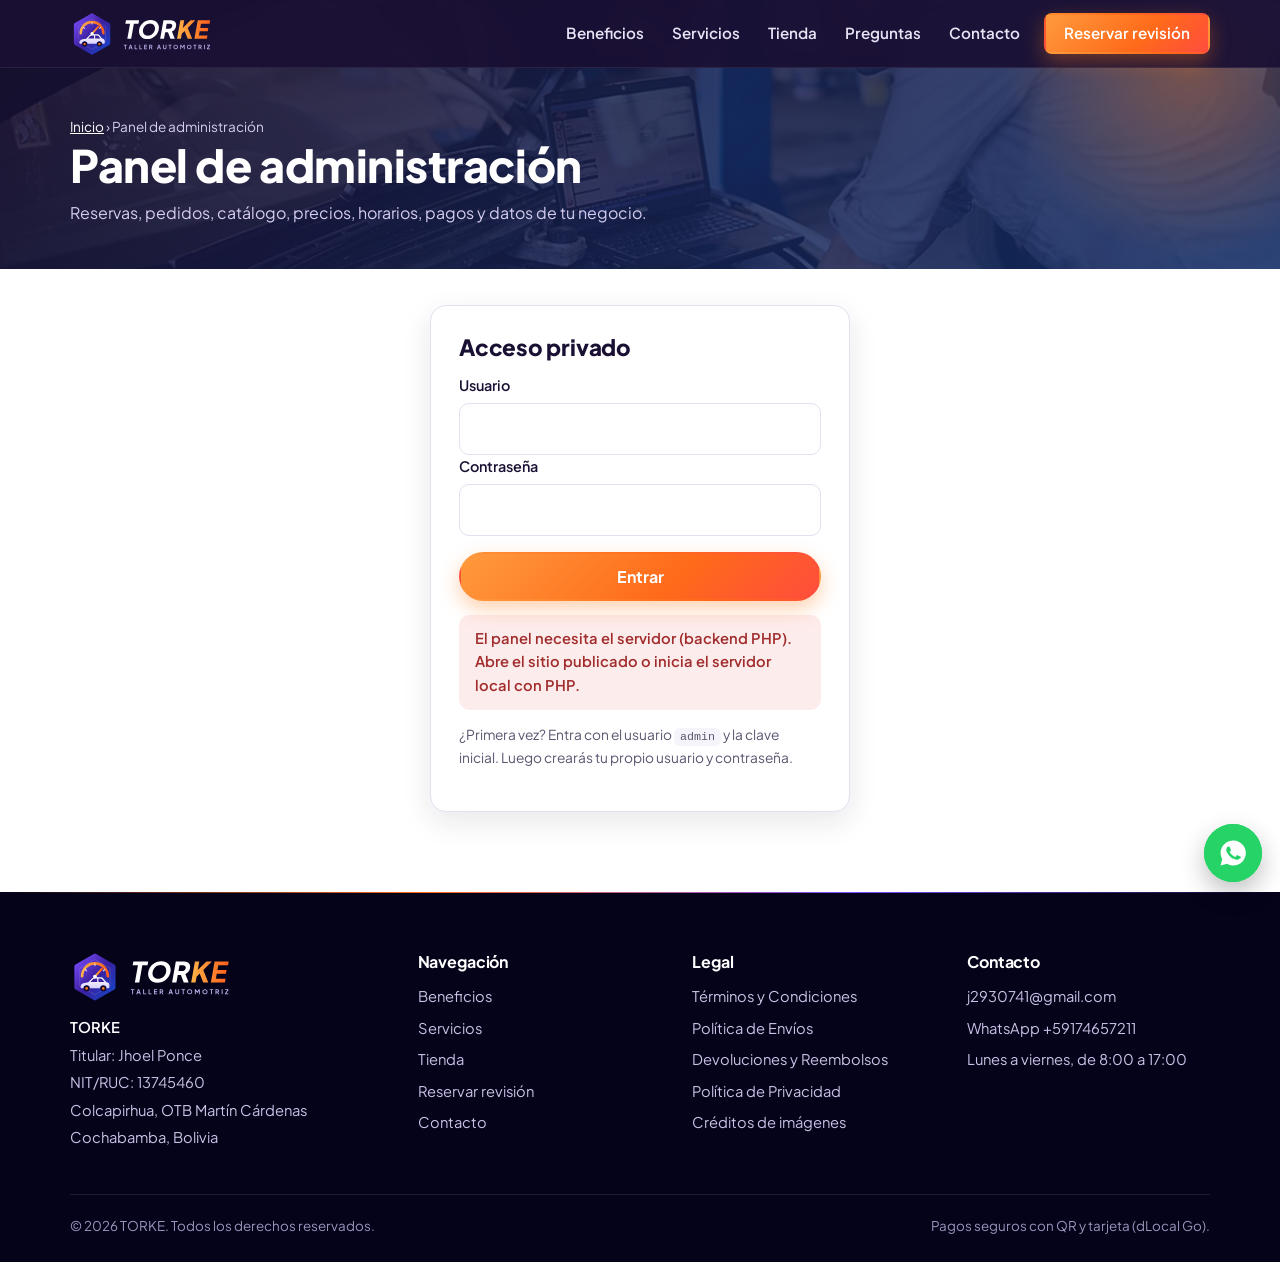
==== commit 913edda0: "Panel admin completo, precios en Bs, pagos con QR BNB, dLocal Go y QR fijo - Panel con usuario y con" ====
--- a/admin.html
+++ b/admin.html
@@ -3,8 +3,8 @@
 <head>
   <meta charset="UTF-8">
   <meta name="viewport" content="width=device-width, initial-scale=1">
-  <title>Panel de reservas | TORKE</title>
-  <meta name="description" content="Panel privado para gestionar las reservas del taller.">
+  <title>Panel de administración | TORKE</title>
+  <meta name="description" content="Panel privado para administrar el taller.">
   <meta name="robots" content="noindex, nofollow">
   <meta name="theme-color" content="#1a1033">
   <link rel="icon" type="image/svg+xml" href="assets/img/logo-torke-icono.svg">
@@ -46,13 +46,13 @@
 <main id="contenido">
   <section class="pagina-cab">
     <div class="contenedor">
-      <p class="migas"><a href="index.html">Inicio</a> › Panel de reservas</p>
-      <h1>Panel de reservas</h1>
-      <p id="modo-texto">Gestiona las citas del taller: confirma, cancela y registra pagos de adelantos.</p>
+      <p class="migas"><a href="index.html">Inicio</a> › Panel de administración</p>
+      <h1>Panel de administración</h1>
+      <p id="modo-texto">Reservas, pedidos, catálogo, precios, horarios, pagos y datos de tu negocio.</p>
     </div>
   </section>
 
-  <section class="seccion" style="padding-top:40px">
+  <section class="seccion admin" style="padding-top:36px">
     <div class="contenedor">
 
       <!-- Acceso -->
@@ -60,52 +60,164 @@
         <form class="form" id="form-login" novalidate>
           <h2 style="font-size:1.4rem">Acceso privado</h2>
           <div class="campo">
+            <label for="usuario">Usuario</label>
+            <input id="usuario" type="text" autocomplete="username" autocapitalize="none" spellcheck="false" required>
+          </div>
+          <div class="campo">
             <label for="clave">Contraseña</label>
             <input id="clave" type="password" autocomplete="current-password" required>
           </div>
           <button class="btn btn--primario btn--bloque" type="submit" style="margin-top:16px">Entrar</button>
           <div id="login-msg" role="alert"></div>
+          <p class="ayuda-admin">¿Primera vez? Entra con el usuario <code>admin</code> y la clave inicial. Luego crearás tu propio usuario y contraseña.</p>
         </form>
-        <details style="margin-top:22px">
-          <summary style="cursor:pointer;font-weight:600">Generar huella de contraseña (modo local)</summary>
-          <p style="font-size:.9rem;color:var(--texto-suave);margin-top:10px">Escribe una contraseña nueva y copia la huella en <code>ADMIN_PASSWORD_SHA256</code> de <code>assets/js/config.js</code>. Si usas el backend PHP, la contraseña se configura en <code>api/config.php</code>.</p>
-          <div class="campo"><label for="nueva-clave">Nueva contraseña</label><input id="nueva-clave" type="text" autocomplete="off"></div>
-          <button class="btn btn--borde btn--sm" type="button" id="btn-huella" style="margin-top:10px">Generar huella</button>
-          <p id="huella" style="word-break:break-all;font-family:Consolas,monospace;font-size:.85rem;margin-top:10px"></p>
-        </details>
+      </div>
+
+      <!-- Crear credenciales propias -->
+      <div id="configurar" class="admin-login" hidden>
+        <form class="form" id="form-configurar" novalidate>
+          <h2 style="font-size:1.4rem">Crea tu acceso</h2>
+          <p class="ayuda-admin" style="margin-top:0">Elige el usuario y la contraseña con los que entrarás desde ahora. La clave inicial dejará de funcionar.</p>
+          <div class="campo"><label for="cf-usuario">Tu usuario</label><input id="cf-usuario" type="text" autocomplete="username" autocapitalize="none" spellcheck="false" placeholder="Ej.: jhoel o tu correo" required></div>
+          <div class="campo"><label for="cf-clave">Nueva contraseña (mínimo 8 caracteres)</label><input id="cf-clave" type="password" autocomplete="new-password" required></div>
+          <div class="campo"><label for="cf-clave2">Repite la contraseña</label><input id="cf-clave2" type="password" autocomplete="new-password" required></div>
+          <button class="btn btn--primario btn--bloque" type="submit" style="margin-top:16px">Guardar y entrar</button>
+          <div id="configurar-msg" role="alert"></div>
+        </form>
       </div>
 
       <!-- Panel -->
       <div id="panel" hidden>
+        <div class="admin-top">
+          <p>Sesión: <strong id="admin-usuario"></strong> · <span id="admin-almacen"></span></p>
+          <div style="display:flex;gap:8px;flex-wrap:wrap">
+            <a class="btn btn--borde btn--sm" href="index.html" target="_blank" rel="noopener">Ver sitio</a>
+            <button class="btn btn--borde btn--sm" type="button" id="btn-actualizar">Actualizar</button>
+            <button class="btn btn--peligro btn--sm" type="button" id="btn-salir">Cerrar sesión</button>
+          </div>
+        </div>
         <div id="faltantes"></div>
-        <div class="stats" id="stats"></div>
-        <div class="admin-barra">
-          <div class="admin-filtros">
-            <div class="campo">
-              <label for="f-estado">Estado</label>
-              <select id="f-estado">
-                <option value="">Todos</option>
-                <option value="pendiente">Pendientes</option>
-                <option value="confirmada">Confirmadas</option>
-                <option value="cancelada">Canceladas</option>
-              </select>
-            </div>
-            <div class="campo">
-              <label for="f-fecha">Desde la fecha</label>
-              <input id="f-fecha" type="date">
-            </div>
-            <div class="campo">
-              <label for="f-buscar">Buscar</label>
-              <input id="f-buscar" type="search" placeholder="Código, nombre, placa…">
-            </div>
-          </div>
-          <div style="display:flex;gap:8px;flex-wrap:wrap">
-            <button class="btn btn--borde btn--sm" type="button" id="btn-actualizar">Actualizar</button>
+
+        <nav class="admin-tabs" role="tablist" aria-label="Secciones del panel">
+          <button type="button" role="tab" data-tab="reservas" aria-selected="true">Reservas <span class="tab-n" id="n-reservas"></span></button>
+          <button type="button" role="tab" data-tab="pedidos" aria-selected="false">Pedidos <span class="tab-n" id="n-pedidos"></span></button>
+          <button type="button" role="tab" data-tab="catalogo" aria-selected="false">Catálogo</button>
+          <button type="button" role="tab" data-tab="servicios" aria-selected="false">Servicios y agenda</button>
+          <button type="button" role="tab" data-tab="pagos" aria-selected="false">Pagos</button>
+          <button type="button" role="tab" data-tab="negocio" aria-selected="false">Negocio</button>
+          <button type="button" role="tab" data-tab="cuenta" aria-selected="false">Mi cuenta</button>
+        </nav>
+
+        <!-- Reservas -->
+        <div class="admin-sec" data-sec="reservas" role="tabpanel">
+          <div class="stats" id="stats"></div>
+          <div class="admin-barra">
+            <div class="admin-filtros">
+              <div class="campo">
+                <label for="f-estado">Estado</label>
+                <select id="f-estado">
+                  <option value="">Todos</option>
+                  <option value="pendiente">Pendientes</option>
+                  <option value="confirmada">Confirmadas</option>
+                  <option value="completada">Completadas</option>
+                  <option value="cancelada">Canceladas</option>
+                </select>
+              </div>
+              <div class="campo"><label for="f-fecha">Desde la fecha</label><input id="f-fecha" type="date"></div>
+              <div class="campo"><label for="f-buscar">Buscar</label><input id="f-buscar" type="search" placeholder="Código, nombre, placa…"></div>
+            </div>
             <button class="btn btn--borde btn--sm" type="button" id="btn-csv">Exportar CSV</button>
-            <button class="btn btn--peligro btn--sm" type="button" id="btn-salir">Cerrar sesión</button>
-          </div>
-        </div>
-        <div class="reservas-lista" id="lista" aria-live="polite"></div>
+          </div>
+          <div class="reservas-lista" id="lista" aria-live="polite"></div>
+        </div>
+
+        <!-- Pedidos -->
+        <div class="admin-sec" data-sec="pedidos" role="tabpanel" hidden>
+          <div class="stats" id="stats-pedidos"></div>
+          <div class="admin-barra">
+            <div class="admin-filtros">
+              <div class="campo">
+                <label for="fp-estado">Estado</label>
+                <select id="fp-estado">
+                  <option value="">Todos</option>
+                  <option value="pendiente">Pendiente de pago</option>
+                  <option value="pagado">Pagado</option>
+                  <option value="preparando">En preparación</option>
+                  <option value="enviado">Enviado</option>
+                  <option value="entregado">Entregado</option>
+                  <option value="cancelado">Cancelado</option>
+                </select>
+              </div>
+              <div class="campo"><label for="fp-buscar">Buscar</label><input id="fp-buscar" type="search" placeholder="Código, cliente, producto…"></div>
+            </div>
+          </div>
+          <div class="reservas-lista" id="lista-pedidos" aria-live="polite"></div>
+        </div>
+
+        <!-- Catálogo -->
+        <div class="admin-sec" data-sec="catalogo" role="tabpanel" hidden>
+          <div class="admin-caja">
+            <h2>Categorías</h2>
+            <p class="ayuda-admin">Son los filtros de la tienda.</p>
+            <div id="ed-categorias" class="ed-filas"></div>
+            <button type="button" class="btn btn--borde btn--sm" id="add-categoria">+ Agregar categoría</button>
+          </div>
+          <div class="admin-caja">
+            <div class="admin-caja__cab">
+              <h2>Productos <span class="tab-n" id="n-productos"></span></h2>
+              <button type="button" class="btn btn--borde btn--sm" id="add-producto">+ Agregar producto</button>
+            </div>
+            <div id="ed-productos" class="ed-productos"></div>
+          </div>
+          <div class="admin-guardar"><button type="button" class="btn btn--primario" id="guardar-catalogo">Guardar catálogo</button><span class="admin-estado" id="est-catalogo"></span></div>
+        </div>
+
+        <!-- Servicios y agenda -->
+        <div class="admin-sec" data-sec="servicios" role="tabpanel" hidden>
+          <div class="admin-caja">
+            <div class="admin-caja__cab">
+              <h2>Servicios que se pueden reservar</h2>
+              <button type="button" class="btn btn--borde btn--sm" id="add-servicio">+ Agregar servicio</button>
+            </div>
+            <p class="ayuda-admin">El precio es el costo de la revisión en bolivianos. El adelanto se calcula con el porcentaje de abajo.</p>
+            <div id="ed-servicios" class="ed-filas"></div>
+          </div>
+          <div class="admin-caja">
+            <h2>Agenda y adelanto</h2>
+            <div class="campos campos--3" id="ed-agenda"></div>
+          </div>
+          <div class="admin-guardar"><button type="button" class="btn btn--primario" id="guardar-servicios">Guardar servicios y agenda</button><span class="admin-estado" id="est-servicios"></span></div>
+        </div>
+
+        <!-- Pagos -->
+        <div class="admin-sec" data-sec="pagos" role="tabpanel" hidden>
+          <div id="ed-pagos"></div>
+          <div class="admin-guardar"><button type="button" class="btn btn--primario" id="guardar-pagos">Guardar configuración de pagos</button><span class="admin-estado" id="est-pagos"></span></div>
+        </div>
+
+        <!-- Negocio -->
+        <div class="admin-sec" data-sec="negocio" role="tabpanel" hidden>
+          <div class="admin-caja">
+            <h2>Datos de tu negocio</h2>
+            <p class="ayuda-admin">Aparecen en el pie de página, las páginas legales, el contacto y los correos. Los campos vacíos se ocultan en el sitio.</p>
+            <div class="campos" id="ed-negocio"></div>
+          </div>
+          <div class="admin-guardar"><button type="button" class="btn btn--primario" id="guardar-negocio">Guardar datos del negocio</button><span class="admin-estado" id="est-negocio"></span></div>
+        </div>
+
+        <!-- Cuenta -->
+        <div class="admin-sec" data-sec="cuenta" role="tabpanel" hidden>
+          <div class="admin-caja" style="max-width:520px">
+            <h2>Cambiar usuario o contraseña</h2>
+            <form id="form-cuenta" novalidate>
+              <div class="campo"><label for="ct-usuario">Usuario</label><input id="ct-usuario" type="text" autocomplete="username" autocapitalize="none" required></div>
+              <div class="campo"><label for="ct-actual">Contraseña actual</label><input id="ct-actual" type="password" autocomplete="current-password" required></div>
+              <div class="campo"><label for="ct-nueva">Nueva contraseña (mínimo 8 caracteres)</label><input id="ct-nueva" type="password" autocomplete="new-password" required></div>
+              <button class="btn btn--primario" type="submit" style="margin-top:14px">Guardar</button>
+              <div id="cuenta-msg" role="alert"></div>
+            </form>
+          </div>
+        </div>
       </div>
     </div>
   </section>
@@ -155,7 +267,7 @@
     </div>
     <div class="footer__base">
       <span>© <span data-anio>2026</span> <span data-cfg="negocio.nombre">TORKE</span>. Todos los derechos reservados.</span>
-      <span>Pagos procesados de forma segura con dLocal Go.</span>
+      <span>Pagos seguros con QR y tarjeta (dLocal Go).</span>
     </div>
   </div>
 </footer>
--- a/assets/css/styles.css
+++ b/assets/css/styles.css
@@ -790,11 +790,6 @@
 .js .titulo-anim .w { opacity: 0; transform: translateY(.6em) rotateX(60deg); filter: blur(6px); transition: opacity .7s, transform .7s cubic-bezier(.2,.8,.2,1), filter .7s; transition-delay: calc(var(--wi) * 70ms); }
 .js .visible .titulo-anim .w, .js .titulo-anim.visible .w { opacity: 1; transform: none; filter: none; }
 
-/* ---------- Luz que sigue al cursor (escritorio) ---------- */
-.cursor-luz { position: fixed; left: 0; top: 0; width: 520px; height: 520px; margin: -260px 0 0 -260px; border-radius: 50%; pointer-events: none; z-index: 0;
-  background: radial-gradient(circle, rgba(123,77,255,.16), rgba(255,106,26,.06) 40%, transparent 65%); transition: opacity .4s; mix-blend-mode: screen; }
-.cursor-punto { position: fixed; left: 0; top: 0; width: 34px; height: 34px; margin: -17px 0 0 -17px; border-radius: 50%; border: 1.5px solid rgba(255,179,71,.7); pointer-events: none; z-index: 999; transition: width .25s, height .25s, margin .25s, background .25s, border-color .25s; }
-.cursor-punto.activo { width: 64px; height: 64px; margin: -32px 0 0 -32px; background: rgba(255,106,26,.12); border-color: var(--naranja-vivo); }
 
 /* ---------- Pantalla de entrada: tacómetro ---------- */
 .intro { background: radial-gradient(circle at 50% 45%, #1c1150, #07051a 70%); }
@@ -1003,10 +998,9 @@
 
 @media (prefers-reduced-motion: reduce) {
   .js .titulo-anim .w { opacity: 1 !important; transform: none !important; filter: none !important; }
-  .cursor-luz, .cursor-punto, .chispas { display: none !important; }
+  .chispas { display: none !important; }
   .medidor .valor { stroke-dashoffset: calc(251.3 - 251.3 * var(--p)) !important; }
 }
-@media (hover: none), (max-width: 920px) { .cursor-luz, .cursor-punto { display: none; } }
 /* v3: ajustes de color y bordes suaves */
 .oscuro .nav a:not(.btn) { color: #e8e4f6; }
 .oscuro .nav a:not(.btn):hover, .oscuro .nav a.activo { color: #fff; }
@@ -1017,3 +1011,100 @@
 .oscuro .marca, .oscuro .marca:hover { color: #fff; }
 .aurora { mask-image: linear-gradient(transparent, #000 18%, #000 82%, transparent); -webkit-mask-image: linear-gradient(transparent, #000 18%, #000 82%, transparent); }
 .oscuro .faq__resp a, .oscuro .carrito__nota a, .oscuro .check a { color: var(--oro); }
+
+/* =====================================================================
+   v4 — Pagos (QR BNB, tarjeta, QR fijo), checkout y panel admin
+   ===================================================================== */
+.giro { display: inline-block; width: 16px; height: 16px; border: 2.5px solid currentColor; border-right-color: transparent; border-radius: 50%; animation: girar .8s linear infinite; vertical-align: -3px; margin-right: 6px; }
+@keyframes girar { to { transform: rotate(360deg); } }
+
+/* ---------- Módulo de pago ---------- */
+.conf-pago__titulo { margin: 6px 0 12px; }
+.pago { text-align: left; margin: 10px 0 6px; }
+.pago__monto { display: flex; justify-content: space-between; align-items: baseline; gap: 10px; font-size: 1rem; margin: 0 0 12px; }
+.pago__monto strong { font-size: 1.5rem; }
+.pago__metodos { display: grid; gap: 10px; }
+.pago__metodo { display: flex; gap: 14px; align-items: center; width: 100%; text-align: left; padding: 14px 16px; border-radius: 14px; border: 2px solid var(--borde); background: #fff; color: var(--morado-900); cursor: pointer; font: inherit; transition: border-color .2s, transform .2s, box-shadow .2s; }
+.pago__metodo:hover { border-color: var(--naranja); transform: translateY(-2px); box-shadow: 0 10px 24px rgba(255, 122, 26, .15); }
+.pago__metodo[aria-pressed="true"] { border-color: var(--naranja); box-shadow: 0 0 0 3px rgba(255, 122, 26, .2); }
+.pago__metodo:disabled { opacity: .6; cursor: progress; }
+.pago__metodo svg { flex: none; color: var(--naranja); }
+.pago__metodo b { display: block; font-size: .98rem; }
+.pago__metodo small { display: block; font-size: .82rem; opacity: .75; margin-top: 2px; }
+.pago__detalle:empty { display: none; }
+.pago__detalle { margin-top: 14px; }
+.pago__cargando { padding: 18px; text-align: center; font-weight: 600; }
+.pago__qr { text-align: center; padding: 18px; border-radius: 16px; background: #fff; color: #1d1a2b; border: 1px solid var(--borde); display: grid; gap: 10px; justify-items: center; }
+.pago__qr img { width: min(260px, 100%); height: auto; aspect-ratio: 1; object-fit: contain; border-radius: 10px; background: #fff; animation: aparecerQr .5s cubic-bezier(.2,.8,.2,1); }
+.pago__qr p { margin: 0; color: #4a4560 !important; font-size: .92rem; }
+.pago__qr .campo { width: 100%; }
+.pago__qr .campo label { color: #1d1a2b !important; }
+.pago__qr .campo input { background: #fff !important; color: #1d1a2b !important; border-color: var(--borde) !important; }
+.pago__qr .btn--borde { color: var(--morado-900) !important; border-color: var(--borde) !important; }
+.pago__espera { font-weight: 600; color: #6b4fc4 !important; }
+@keyframes aparecerQr { from { opacity: 0; transform: scale(.85) rotate(-3deg); } to { opacity: 1; transform: none; } }
+.oscuro .pago__metodo { background: rgba(255,255,255,.05); border-color: var(--linea); color: #fff; }
+.oscuro .pago__metodo:hover, .oscuro .pago__metodo[aria-pressed="true"] { border-color: #ff6a1a; background: rgba(255,106,26,.08); }
+.oscuro .pago__monto { color: #fff; }
+
+/* ---------- Checkout dentro del carrito ---------- */
+.carrito__checkout { flex: 1; overflow-y: auto; padding: 14px 20px 20px; display: grid; gap: 12px; align-content: start; }
+.carrito__checkout[hidden] { display: none; }
+.carrito__checkout h3 { margin: 4px 0 0; font-size: 1.1rem; }
+.carrito__checkout .campo textarea { min-height: 70px; }
+.ck-entrega { border: 0; padding: 0; margin: 0; display: grid; gap: 8px; }
+.ck-entrega legend { font-weight: 600; font-size: .9rem; margin-bottom: 6px; }
+.carrito__checkout #checkout-volver { justify-self: start; }
+.oscuro .ck-entrega legend, .oscuro .carrito__checkout h3 { color: #fff; }
+
+/* ---------- Panel admin ---------- */
+.admin code { background: var(--fondo-alt); padding: 2px 6px; border-radius: 6px; font-size: .85em; word-break: break-all; }
+.ayuda-admin { font-size: .86rem; color: var(--texto-suave); margin: 8px 0 14px; }
+.admin-top { display: flex; flex-wrap: wrap; justify-content: space-between; align-items: center; gap: 12px; margin-bottom: 16px; }
+.admin-top p { margin: 0; color: var(--texto-suave); font-size: .9rem; }
+.admin-tabs { display: flex; gap: 6px; overflow-x: auto; padding: 6px; background: var(--fondo-alt); border-radius: 14px; margin-bottom: 22px; scrollbar-width: thin; }
+.admin-tabs button { flex: none; border: 0; background: transparent; padding: 10px 16px; border-radius: 10px; font: inherit; font-weight: 700; font-size: .9rem; color: var(--morado-800); cursor: pointer; white-space: nowrap; transition: background .2s, color .2s; }
+.admin-tabs button:hover { background: rgba(107, 79, 196, .1); }
+.admin-tabs button[aria-selected="true"] { background: var(--morado-900); color: #fff; box-shadow: 0 6px 16px rgba(42, 27, 77, .25); }
+.tab-n:empty { display: none; }
+.tab-n { display: inline-grid; place-items: center; min-width: 20px; height: 20px; padding: 0 6px; border-radius: 999px; background: var(--naranja); color: #fff; font-size: .72rem; margin-left: 4px; }
+.admin-sec { animation: fundido .3s ease; }
+.admin-caja { background: #fff; border: 1px solid var(--borde); border-radius: var(--radio); padding: 22px; margin-bottom: 18px; }
+.admin-caja h2 { font-size: 1.15rem; margin: 0; }
+.admin-caja__cab { display: flex; justify-content: space-between; align-items: center; gap: 12px; flex-wrap: wrap; margin-bottom: 6px; }
+.admin-guardar { position: sticky; bottom: 0; z-index: 5; display: flex; flex-wrap: wrap; align-items: center; gap: 14px; padding: 14px 18px; background: rgba(255,255,255,.94); backdrop-filter: blur(8px); border: 1px solid var(--borde); border-radius: 14px; box-shadow: 0 -6px 24px rgba(42,27,77,.08); }
+.admin-estado { font-size: .88rem; font-weight: 600; color: var(--texto-suave); }
+.admin-estado--ok { color: #146c3b; }
+.admin-estado--error { color: #a12d2d; }
+.campos--3 { grid-template-columns: repeat(3, 1fr); }
+.campo--todo, .campos .completo { grid-column: 1 / -1; }
+@media (max-width: 860px) { .campos--3 { grid-template-columns: 1fr 1fr; } }
+@media (max-width: 560px) { .campos--3 { grid-template-columns: 1fr; } }
+.dias-check { display: flex; flex-wrap: wrap; gap: 8px 18px; }
+fieldset.campo { border: 0; padding: 0; margin: 0; min-width: 0; }
+fieldset.campo legend { font-weight: 600; font-size: .9rem; margin-bottom: 8px; color: var(--morado-900); }
+.ed-filas { display: grid; gap: 10px; margin-bottom: 12px; }
+.ed-fila { display: grid; gap: 10px; align-items: end; padding: 12px; border: 1px solid var(--borde); border-radius: 12px; background: var(--fondo-alt); }
+.ed-fila--serv { grid-template-columns: 1.2fr .5fr 2fr auto; }
+.ed-fila--cat { grid-template-columns: 1fr auto auto; }
+.ed-meta { font-size: .82rem; color: var(--texto-suave); padding-bottom: 14px; }
+@media (max-width: 760px) { .ed-fila--serv { grid-template-columns: 1fr 1fr; } .ed-fila--serv .campo:nth-child(3) { grid-column: 1 / -1; } }
+.ed-productos { display: grid; gap: 14px; margin-top: 12px; }
+.ed-producto { display: grid; grid-template-columns: 140px 1fr; gap: 18px; padding: 16px; border: 1px solid var(--borde); border-radius: 14px; background: var(--fondo-alt); animation: fundido .3s ease; }
+.ed-producto__foto { display: grid; gap: 8px; justify-items: center; align-content: start; }
+.ed-producto__foto img { width: 130px; height: 130px; object-fit: cover; border-radius: 12px; background: #fff; border: 1px solid var(--borde); transition: opacity .2s; }
+.ed-producto__campos { display: grid; grid-template-columns: repeat(3, 1fr); gap: 10px; align-items: end; }
+.ed-producto__campos .campo--ancho, .ed-producto__campos .campo:first-child { grid-column: span 3; }
+.ed-producto__campos .check { grid-column: span 2; align-self: center; }
+.ed-producto__campos [data-quitar-prod] { justify-self: end; }
+.ed-producto__campos textarea { min-height: 60px; }
+@media (max-width: 760px) { .ed-producto { grid-template-columns: 1fr; } .ed-producto__campos { grid-template-columns: 1fr 1fr; } .ed-producto__campos .campo--ancho, .ed-producto__campos .campo:first-child, .ed-producto__campos .check { grid-column: 1 / -1; } }
+.mini-select { padding: 8px 10px; border-radius: 10px; border: 1px solid var(--borde); font: inherit; font-size: .85rem; background: #fff; min-height: 38px; }
+.pago-caja .campos { margin-top: 6px; }
+.pago-caja__acciones { display: flex; flex-wrap: wrap; align-items: center; gap: 10px; margin-top: 8px; }
+.qr-fijo { display: flex; gap: 20px; flex-wrap: wrap; align-items: flex-start; }
+.qr-fijo__img { display: grid; gap: 8px; justify-items: center; width: 170px; }
+.qr-fijo__img img { width: 160px; height: 160px; object-fit: contain; background: #fff; border: 1px solid var(--borde); border-radius: 12px; }
+.qr-fijo__img .vacio { width: 160px; height: 160px; display: grid; place-items: center; border: 2px dashed var(--borde); border-radius: 12px; padding: 0; }
+.stats .stat b { font-size: 1.5rem; }
+@media (max-width: 560px) { .admin-caja { padding: 16px; } .admin-guardar { padding: 12px; } }
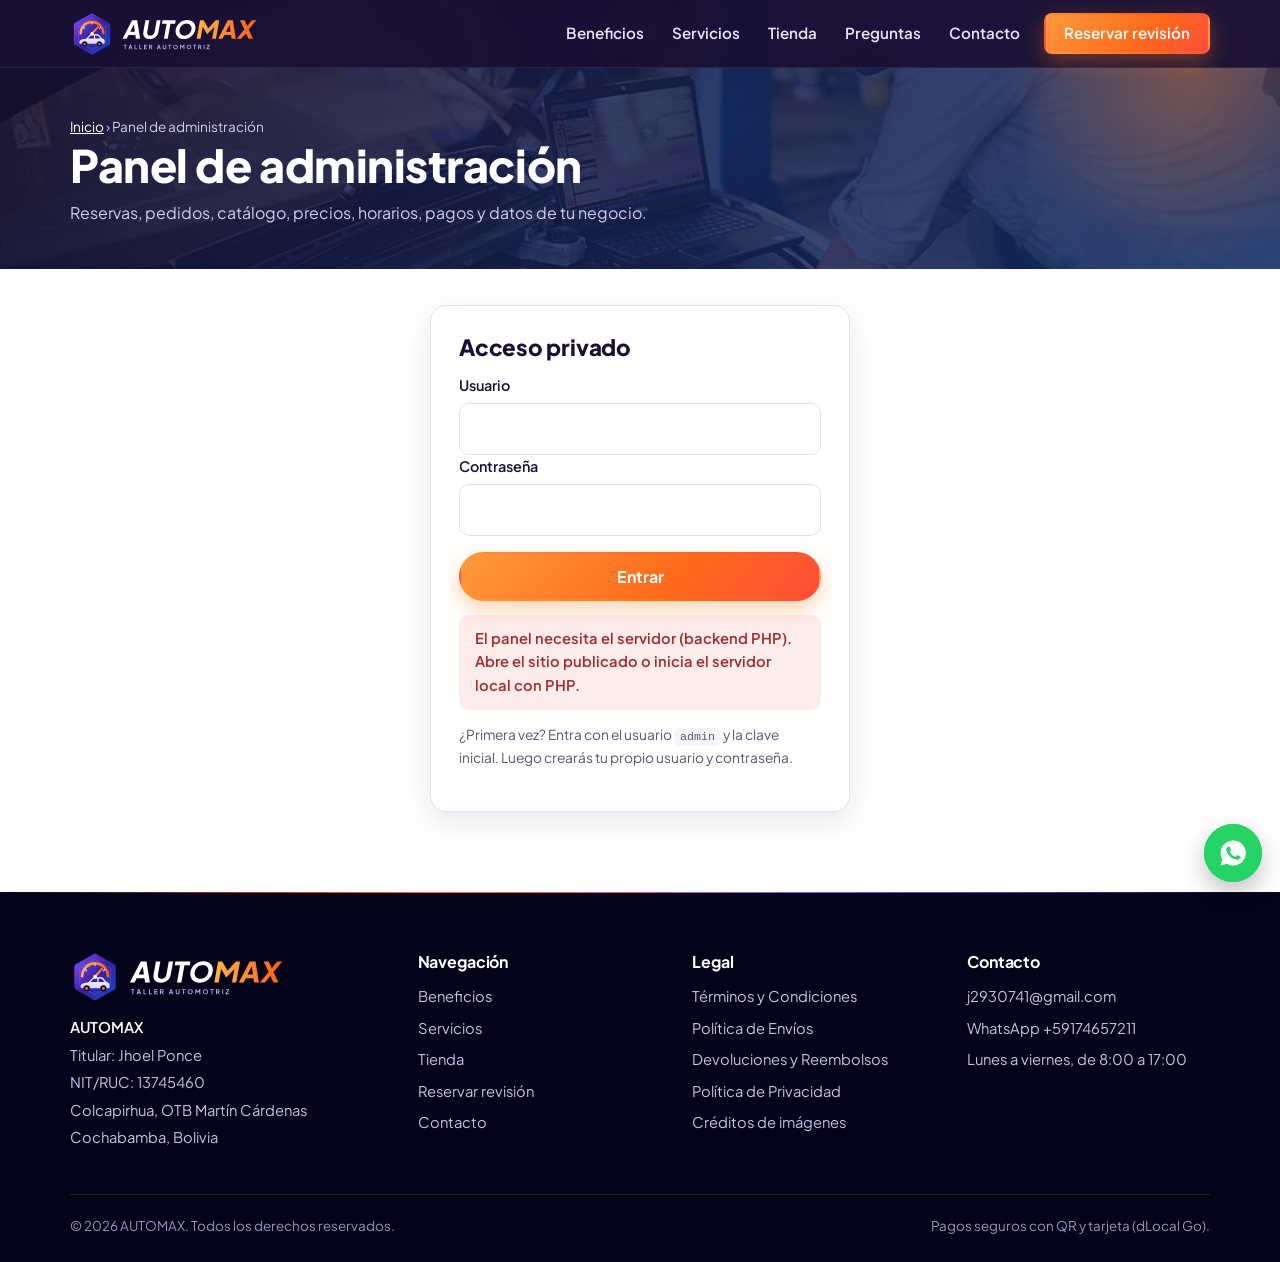
==== commit 0843b116: "Nuevo nombre AUTOMAX: logo, textos y dominio automax.poncesiles.com Co-Authored-By: Claude Opus 5.5 " ====
--- a/admin.html
+++ b/admin.html
@@ -3,11 +3,11 @@
 <head>
   <meta charset="UTF-8">
   <meta name="viewport" content="width=device-width, initial-scale=1">
-  <title>Panel de administración | TORKE</title>
+  <title>Panel de administración | AUTOMAX</title>
   <meta name="description" content="Panel privado para administrar el taller.">
   <meta name="robots" content="noindex, nofollow">
   <meta name="theme-color" content="#1a1033">
-  <link rel="icon" type="image/svg+xml" href="assets/img/logo-torke-icono.svg">
+  <link rel="icon" type="image/svg+xml" href="assets/img/logo-automax-icono.svg">
   <link rel="preconnect" href="https://fonts.googleapis.com">
   <link rel="preconnect" href="https://fonts.gstatic.com" crossorigin>
   <link href="https://fonts.googleapis.com/css2?family=Plus+Jakarta+Sans:wght@400;600;700;800&display=swap" rel="stylesheet">
@@ -23,8 +23,8 @@
 <!-- HEADER -->
 <header class="header">
   <div class="contenedor header__fila">
-    <a class="marca" href="index.html" aria-label="TORKE, ir al inicio">
-      <img class="marca__logo" src="assets/img/logo-torke.svg" alt="TORKE" width="144" height="44">
+    <a class="marca" href="index.html" aria-label="AUTOMAX, ir al inicio">
+      <img class="marca__logo" src="assets/img/logo-automax.svg" alt="AUTOMAX" width="187" height="44">
     </a>
     <div class="header__acciones">
       <nav id="nav" class="nav" aria-label="Menú principal">
@@ -227,10 +227,10 @@
   <div class="contenedor">
     <div class="footer__grid">
       <div class="footer__identidad">
-        <a class="marca" href="index.html" aria-label="TORKE, ir al inicio">
-          <img class="marca__logo" src="assets/img/logo-torke.svg" alt="TORKE" width="163" height="50" loading="lazy">
+        <a class="marca" href="index.html" aria-label="AUTOMAX, ir al inicio">
+          <img class="marca__logo" src="assets/img/logo-automax.svg" alt="AUTOMAX" width="213" height="50" loading="lazy">
         </a>
-        <p><strong data-cfg="negocio.nombre">TORKE</strong></p>
+        <p><strong data-cfg="negocio.nombre">AUTOMAX</strong></p>
         <p data-cfg-si="negocio.titular">Titular: <span data-cfg="negocio.titular"></span></p>
         <p data-cfg-si="negocio.nit">NIT/RUC: <span data-cfg="negocio.nit"></span></p>
         <p data-cfg-si="negocio.direccion"><span data-cfg="negocio.direccion"></span></p>
@@ -266,7 +266,7 @@
       </div>
     </div>
     <div class="footer__base">
-      <span>© <span data-anio>2026</span> <span data-cfg="negocio.nombre">TORKE</span>. Todos los derechos reservados.</span>
+      <span>© <span data-anio>2026</span> <span data-cfg="negocio.nombre">AUTOMAX</span>. Todos los derechos reservados.</span>
       <span>Pagos seguros con QR y tarjeta (dLocal Go).</span>
     </div>
   </div>
--- a/assets/css/styles.css
+++ b/assets/css/styles.css
@@ -1,5 +1,5 @@
 /* ==========================================================
-   TORKE — Hoja de estilos principal
+   AUTOMAX — Hoja de estilos principal
    Paleta: morado oscuro, azul oscuro y acento naranja
    ========================================================== */
 :root {
@@ -737,7 +737,7 @@
 .credito { margin: 0; }
 
 /* ==========================================================
-   v3 — TORKE: tema oscuro vibrante, luces y efectos
+   v3 — AUTOMAX: tema oscuro vibrante, luces y efectos
    Se activa con <body class="oscuro"> (inicio y reservas).
    ========================================================== */
 :root {
@@ -1108,3 +1108,5 @@
 .qr-fijo__img .vacio { width: 160px; height: 160px; display: grid; place-items: center; border: 2px dashed var(--borde); border-radius: 12px; padding: 0; }
 .stats .stat b { font-size: 1.5rem; }
 @media (max-width: 560px) { .admin-caja { padding: 16px; } .admin-guardar { padding: 12px; } }
+.campo input[type="checkbox"], .campo input[type="radio"] { width: auto; min-height: 0; padding: 0; margin-top: 3px; flex: none; accent-color: var(--naranja); }
+.ck-entrega .check { align-items: flex-start; }
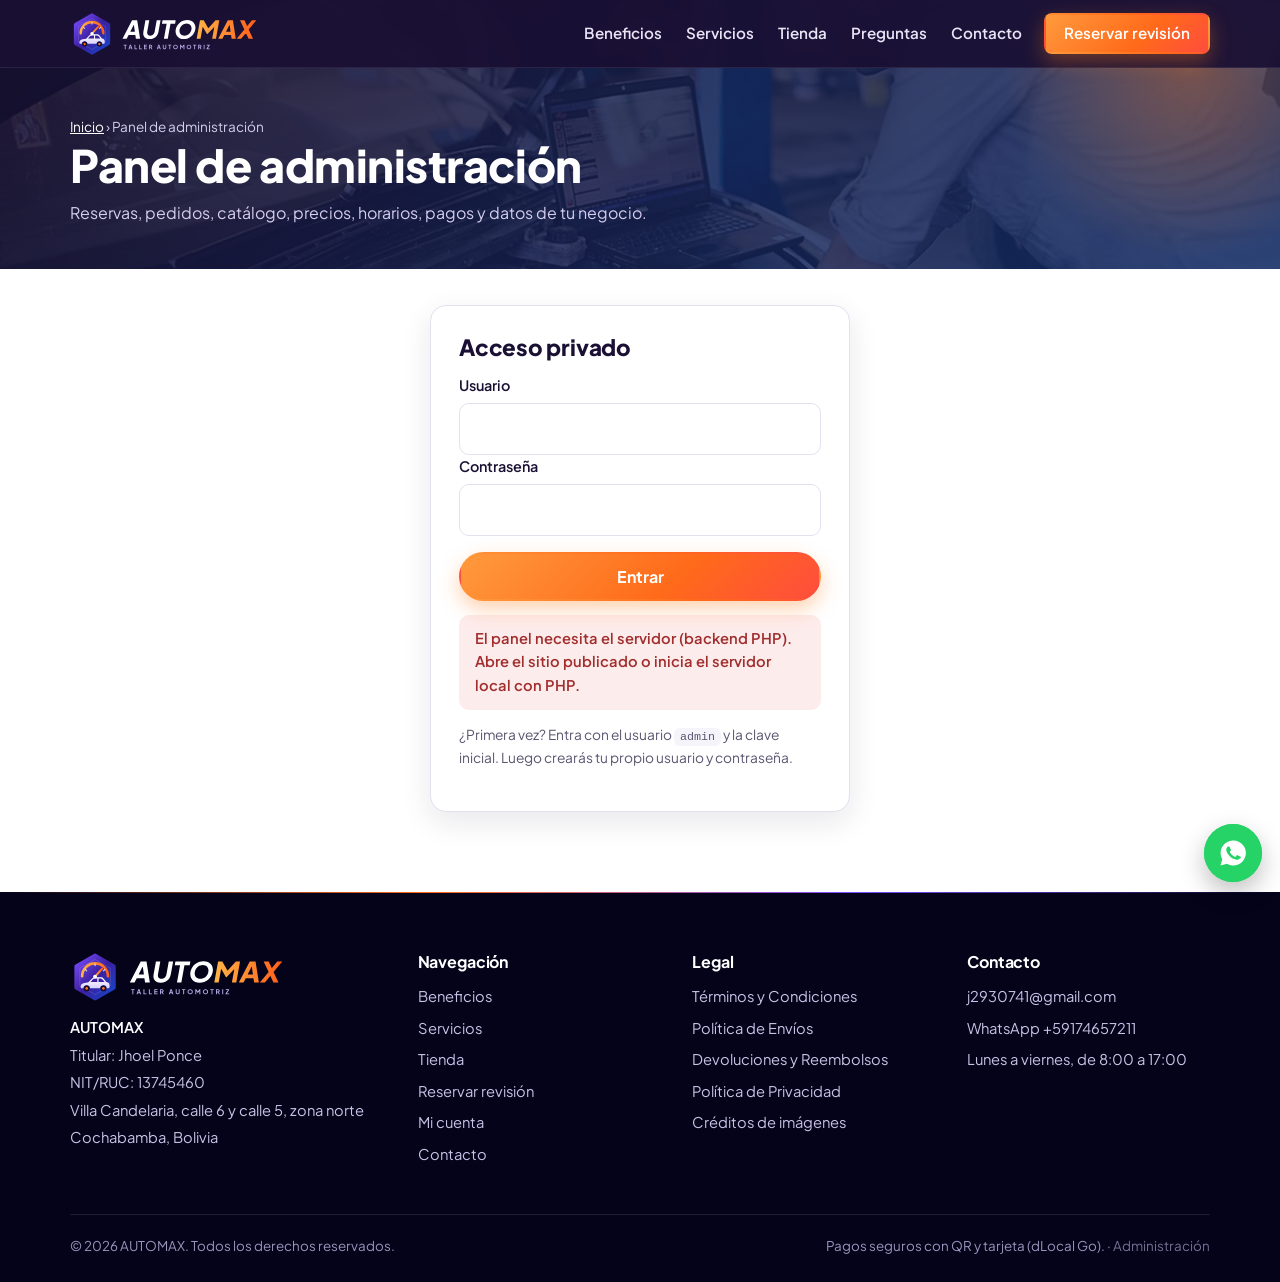
==== commit b4b60804: "Cuentas de clientes: registro, inicio de sesión, Mi cuenta y pestaña Clientes en el panel - cuenta.h" ====
--- a/admin.html
+++ b/admin.html
@@ -101,6 +101,7 @@
         <nav class="admin-tabs" role="tablist" aria-label="Secciones del panel">
           <button type="button" role="tab" data-tab="reservas" aria-selected="true">Reservas <span class="tab-n" id="n-reservas"></span></button>
           <button type="button" role="tab" data-tab="pedidos" aria-selected="false">Pedidos <span class="tab-n" id="n-pedidos"></span></button>
+          <button type="button" role="tab" data-tab="clientes" aria-selected="false">Clientes <span class="tab-n" id="n-clientes"></span></button>
           <button type="button" role="tab" data-tab="catalogo" aria-selected="false">Catálogo</button>
           <button type="button" role="tab" data-tab="servicios" aria-selected="false">Servicios y agenda</button>
           <button type="button" role="tab" data-tab="pagos" aria-selected="false">Pagos</button>
@@ -154,6 +155,18 @@
           <div class="reservas-lista" id="lista-pedidos" aria-live="polite"></div>
         </div>
 
+        <!-- Clientes -->
+        <div class="admin-sec" data-sec="clientes" role="tabpanel" hidden>
+          <div class="stats" id="stats-clientes"></div>
+          <div class="admin-barra">
+            <div class="admin-filtros">
+              <div class="campo"><label for="fc-buscar">Buscar cliente</label><input id="fc-buscar" type="search" placeholder="Nombre, correo o teléfono…"></div>
+            </div>
+          </div>
+          <p class="ayuda-admin">Son los compradores que crearon su cuenta en <code>cuenta.html</code>. Si alguien olvida su contraseña, pulsa «Clave temporal» y envíasela por WhatsApp; luego podrá cambiarla en «Mi cuenta».</p>
+          <div class="reservas-lista" id="lista-clientes" aria-live="polite"></div>
+        </div>
+
         <!-- Catálogo -->
         <div class="admin-sec" data-sec="catalogo" role="tabpanel" hidden>
           <div class="admin-caja">
@@ -243,6 +256,7 @@
           <li><a href="index.html#servicios">Servicios</a></li>
           <li><a href="index.html#tienda">Tienda</a></li>
           <li><a href="reservar.html">Reservar revisión</a></li>
+          <li><a href="cuenta.html">Mi cuenta</a></li>
           <li><a href="index.html#contacto">Contacto</a></li>
         </ul>
       </div>
@@ -267,7 +281,7 @@
     </div>
     <div class="footer__base">
       <span>© <span data-anio>2026</span> <span data-cfg="negocio.nombre">AUTOMAX</span>. Todos los derechos reservados.</span>
-      <span>Pagos seguros con QR y tarjeta (dLocal Go).</span>
+      <span>Pagos seguros con QR y tarjeta (dLocal Go). · <a href="admin.html" rel="nofollow">Administración</a></span>
     </div>
   </div>
 </footer>
--- a/assets/css/styles.css
+++ b/assets/css/styles.css
@@ -1110,3 +1110,86 @@
 @media (max-width: 560px) { .admin-caja { padding: 16px; } .admin-guardar { padding: 12px; } }
 .campo input[type="checkbox"], .campo input[type="radio"] { width: auto; min-height: 0; padding: 0; margin-top: 3px; flex: none; accent-color: var(--naranja); }
 .ck-entrega .check { align-items: flex-start; }
+
+/* =====================================================================
+   v5 — Electrónica y electricidad + mapa de ubicación
+   ===================================================================== */
+.seccion__cabecera--izq { text-align: left; margin: 0 0 24px; max-width: none; }
+.elec__grid { display: grid; grid-template-columns: 1fr 1.15fr; gap: 48px; align-items: center; }
+.elec__foto { position: relative; border-radius: 24px; overflow: hidden; box-shadow: 0 30px 70px rgba(0,0,0,.45); border: 1px solid rgba(255,255,255,.1); }
+.elec__foto img { display: block; width: 100%; height: auto; aspect-ratio: 10 / 7; object-fit: cover; transition: transform .8s cubic-bezier(.2,.8,.2,1); }
+.elec__foto:hover img { transform: scale(1.06); }
+.elec__foto::after { content: ""; position: absolute; inset: 0; background: linear-gradient(180deg, transparent 45%, rgba(7,5,26,.7)); pointer-events: none; }
+.elec__foto .servicio-card__precio { z-index: 2; }
+.elec__chispa { position: absolute; z-index: 2; top: 18px; left: 18px; width: 54px; height: 54px; border-radius: 16px; display: grid; place-items: center; color: #1a1033; background: linear-gradient(135deg, #ffd34d, #ff9a1a); box-shadow: 0 0 0 0 rgba(255,200,60,.6); animation: chispaPulso 2.4s ease-in-out infinite; }
+.elec__chispa svg { width: 28px; height: 28px; animation: chispaParpadeo 3.2s steps(1) infinite; }
+@keyframes chispaPulso { 0%, 100% { box-shadow: 0 0 0 0 rgba(255,200,60,.55); } 50% { box-shadow: 0 0 0 16px rgba(255,200,60,0); } }
+@keyframes chispaParpadeo { 0%, 88%, 94%, 100% { opacity: 1; } 90%, 96% { opacity: .25; } }
+.elec__lista { list-style: none; padding: 0; margin: 0 0 26px; display: grid; grid-template-columns: 1fr 1fr; gap: 12px; }
+.elec__item { display: flex; gap: 12px; align-items: flex-start; padding: 14px; border-radius: 16px; background: rgba(255,255,255,.045); border: 1px solid rgba(255,255,255,.1); transition: transform .25s, border-color .25s, background .25s; }
+.elec__item:hover { transform: translateY(-3px); border-color: rgba(255,200,60,.5); background: rgba(255,200,60,.06); }
+.elec__item i { flex: none; width: 40px; height: 40px; border-radius: 12px; display: grid; place-items: center; color: #ffd34d; background: rgba(255,200,60,.12); }
+.elec__item i svg { width: 22px; height: 22px; }
+.elec__item b { display: block; color: #fff; font-size: .95rem; margin-bottom: 2px; }
+.elec__item span { display: block; color: var(--texto-tenue); font-size: .84rem; line-height: 1.45; }
+.elec__acciones { display: flex; flex-wrap: wrap; gap: 12px; }
+@media (max-width: 920px) { .elec__grid { grid-template-columns: 1fr; gap: 30px; } }
+@media (max-width: 560px) { .elec__lista { grid-template-columns: 1fr; } .elec__acciones .btn { width: 100%; } }
+
+.mapa { display: grid; grid-template-columns: 1fr 1.6fr; gap: 0; margin-top: 44px; border-radius: 24px; overflow: hidden; border: 1px solid rgba(255,255,255,.1); background: rgba(255,255,255,.04); box-shadow: 0 30px 70px rgba(0,0,0,.35); }
+.mapa__info { padding: 32px; display: flex; flex-direction: column; gap: 10px; align-items: flex-start; }
+.mapa__info h3 { color: #fff; font-size: 1.4rem; margin: 4px 0 6px; }
+.mapa__dir { display: flex; gap: 10px; align-items: flex-start; margin: 0; }
+.mapa__dir svg { flex: none; color: var(--naranja); margin-top: 2px; }
+.mapa__dir strong { color: #fff; }
+.mapa__info .btn { margin-top: 8px; }
+.mapa__marco { min-height: 340px; position: relative; }
+.mapa__marco iframe { position: absolute; inset: 0; width: 100%; height: 100%; border: 0; filter: saturate(.9) contrast(1.05); }
+@media (max-width: 860px) { .mapa { grid-template-columns: 1fr; } .mapa__marco { min-height: 300px; } .mapa__info { padding: 24px; } }
+.nav a { padding: 8px 10px; }
+
+/* =====================================================================
+   v6 — Cuentas de clientes
+   ===================================================================== */
+.cuenta-btn { position: relative; display: inline-flex; align-items: center; justify-content: center; gap: 6px; height: 44px; min-width: 44px; padding: 0 12px; border-radius: 12px; background: rgba(255,255,255,.08); color: #fff; text-decoration: none; font-weight: 700; font-size: .88rem; transition: background .2s, transform .2s; }
+.cuenta-btn:hover { background: rgba(255,255,255,.16); transform: translateY(-1px); }
+.cuenta-btn svg { width: 20px; height: 20px; flex: none; }
+.cuenta-btn--activa { padding: 0 4px; }
+.cuenta-btn__ini { width: 34px; height: 34px; border-radius: 10px; display: grid; place-items: center; background: linear-gradient(135deg, #ffb347, #ff6a1a); color: #1a1033; font-weight: 800; font-size: .85rem; letter-spacing: .02em; }
+.cuenta-btn[aria-current="page"] { box-shadow: 0 0 0 2px rgba(255,122,26,.6); }
+@media (max-width: 1100px) { .cuenta-btn__txt { display: none; } .cuenta-btn { padding: 0; width: 44px; } }
+
+.cuenta-acceso { max-width: 460px; margin: 0 auto; }
+.cuenta-tabs { display: grid; grid-template-columns: 1fr 1fr; gap: 6px; padding: 6px; border-radius: 14px; background: rgba(255,255,255,.06); margin-bottom: 16px; }
+.cuenta-tabs button { border: 0; border-radius: 10px; padding: 12px; font: inherit; font-weight: 700; color: #cfc9ec; background: transparent; cursor: pointer; transition: background .2s, color .2s; }
+.cuenta-tabs button[aria-selected="true"] { background: linear-gradient(135deg, #ff9a3d, #ff6a1a); color: #fff; box-shadow: 0 8px 22px rgba(255,106,26,.3); }
+.cuenta-acceso .form { display: grid; gap: 12px; animation: fundido .3s ease; }
+.cuenta-acceso .form h2 { font-size: 1.35rem; margin: 0 0 4px; }
+.cuenta-acceso .form[hidden] { display: none; }
+.cuenta-ayuda { font-size: .85rem; margin: 4px 0 0; }
+.clave-campo { position: relative; }
+.clave-campo input { padding-right: 76px !important; }
+.ver-clave { position: absolute; right: 6px; top: 50%; transform: translateY(-50%); border: 0; background: rgba(255,255,255,.08); color: inherit; font: inherit; font-size: .8rem; font-weight: 700; padding: 7px 10px; border-radius: 8px; cursor: pointer; }
+.cuenta-beneficios { list-style: none; padding: 0; margin: 20px 0 0; display: grid; gap: 8px; }
+.cuenta-beneficios li { position: relative; padding-left: 28px; color: var(--texto-tenue); font-size: .92rem; }
+.cuenta-beneficios li::before { content: "✓"; position: absolute; left: 0; top: 0; width: 20px; height: 20px; border-radius: 50%; display: grid; place-items: center; font-size: .72rem; font-weight: 800; color: #1a1033; background: #ffb347; }
+
+.cuenta-cab { display: flex; flex-wrap: wrap; gap: 18px; align-items: center; padding: 22px; border-radius: 20px; background: rgba(255,255,255,.05); border: 1px solid rgba(255,255,255,.1); margin-bottom: 22px; }
+.cuenta-cab h2 { margin: 0; font-size: 1.5rem; }
+.cuenta-cab p { margin: 2px 0 0; }
+.cuenta-avatar { width: 64px; height: 64px; border-radius: 18px; display: grid; place-items: center; font-size: 1.4rem; font-weight: 800; color: #1a1033; background: linear-gradient(135deg, #ffb347, #ff6a1a); box-shadow: 0 10px 30px rgba(255,106,26,.35); }
+.cuenta-cab__acciones { margin-left: auto; display: flex; flex-wrap: wrap; gap: 8px; }
+.cuenta-grid { display: grid; grid-template-columns: 1.5fr 1fr; gap: 22px; align-items: start; }
+@media (max-width: 900px) { .cuenta-grid { grid-template-columns: 1fr; } .cuenta-cab__acciones { margin-left: 0; } }
+.cuenta-caja { padding: 22px; border-radius: 20px; background: rgba(255,255,255,.045); border: 1px solid rgba(255,255,255,.1); margin-bottom: 22px; display: grid; gap: 12px; }
+.cuenta-caja h3 { margin: 0; font-size: 1.1rem; color: #fff; }
+.cuenta-lista { display: grid; gap: 10px; }
+.cuenta-item { display: flex; justify-content: space-between; gap: 14px; align-items: center; padding: 14px 16px; border-radius: 14px; background: rgba(255,255,255,.04); border: 1px solid rgba(255,255,255,.08); color: inherit; text-decoration: none; transition: border-color .2s, transform .2s, background .2s; }
+.cuenta-item:hover { border-color: rgba(255,122,26,.55); background: rgba(255,122,26,.06); transform: translateY(-2px); }
+.cuenta-item b { color: #fff; margin-right: 8px; font-family: ui-monospace, Consolas, monospace; letter-spacing: .04em; }
+.cuenta-item small { display: block; margin-top: 6px; color: var(--texto-tenue); font-size: .84rem; }
+.cuenta-item strong { color: #fff; text-align: right; white-space: nowrap; }
+.cuenta-item em { display: block; font-style: normal; font-size: .78rem; color: #ffb347; margin-top: 2px; }
+.ck-cuenta { font-size: .86rem; margin: -4px 0 2px; padding: 10px 12px; border-radius: 10px; background: rgba(255,179,71,.1); color: var(--texto-tenue); }
+.ck-cuenta a { color: #ffb347; font-weight: 700; }
+.footer__base a { color: inherit; opacity: .75; }
